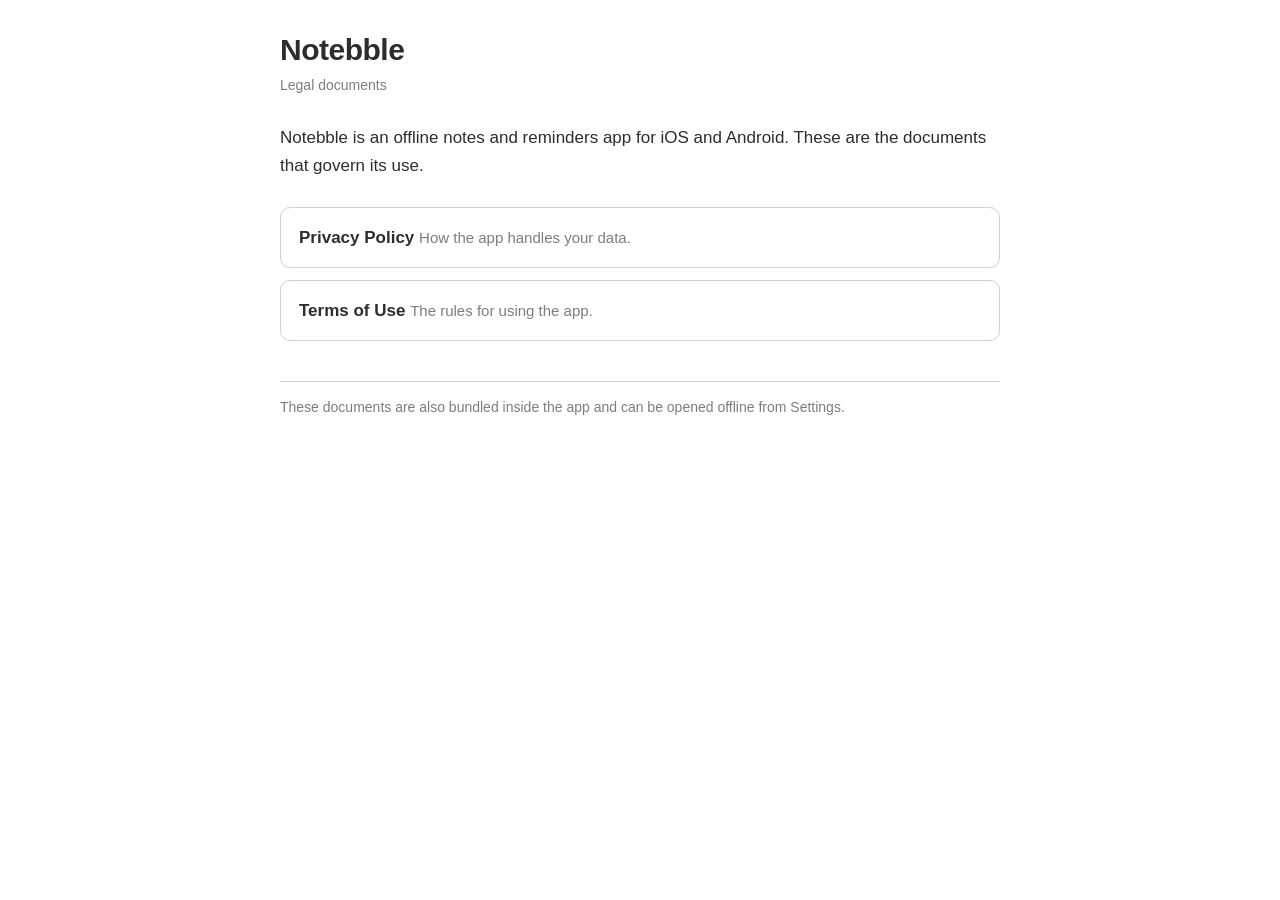
==== index.html @ ede019b9 "Notebble legal documents Privacy Policy and Terms of Use, published with GitHub Pages." ====
<!DOCTYPE html>
<html lang="en">
<head>
<meta charset="utf-8">
<meta name="viewport" content="width=device-width, initial-scale=1">
<title>Notebble — Legal</title>
<link rel="stylesheet" href="style.css">
<link rel="stylesheet" href="web.css">
<style>
  .docs { list-style: none; padding: 0; margin: 28px 0 0; }
  .docs li { margin: 0 0 12px; }
  .docs a {
    display: block;
    padding: 16px 18px;
    border: 1px solid #D6D1C6;
    border-radius: 10px;
    text-decoration: none;
    color: inherit;
  }
  .docs a:hover { background: #F4F1EC; }
  .docs .name { font-weight: 700; font-size: 17px; }
  .docs .desc { color: #7D7D7D; font-size: 15px; margin-top: 3px; }
  @media (prefers-color-scheme: dark) {
    .docs a { border-color: #3A3529; }
    .docs a:hover { background: #211E17; }
    .docs .desc { color: #A09A8C; }
  }
</style>
</head>
<body>

<h1>Notebble</h1>
<div class="meta">Legal documents</div>

<p>Notebble is an offline notes and reminders app for iOS and Android. These are the documents that govern its use.</p>

<ul class="docs">
  <li>
    <a href="privacy_policy.html">
      <span class="name">Privacy Policy</span>
      <span class="desc">How the app handles your data.</span>
    </a>
  </li>
  <li>
    <a href="terms_of_use.html">
      <span class="name">Terms of Use</span>
      <span class="desc">The rules for using the app.</span>
    </a>
  </li>
</ul>

<div class="footer">
These documents are also bundled inside the app and can be opened offline from Settings.
</div>

</body>
</html>
---- style.css ----
@page { size: A4; margin: 22mm 20mm 24mm 20mm; }
html, body { font-family: -apple-system, "Helvetica Neue", Helvetica, Arial, sans-serif; color: #2D2D2D; font-size: 11pt; line-height: 1.5; }
body { margin: 0; }
h1 { font-size: 22pt; font-weight: 800; letter-spacing: -0.5px; margin: 0 0 4pt 0; }
.meta { color: #7D7D7D; font-size: 10pt; margin-bottom: 18pt; }
h2 { font-size: 13.5pt; font-weight: 700; margin: 20pt 0 6pt 0; page-break-after: avoid; }
p { margin: 0 0 8pt 0; text-align: left; }
ul { margin: 0 0 8pt 0; padding-left: 18pt; }
li { margin-bottom: 3pt; }
.box { border: 1px solid #D6D1C6; background: #F4F1EC; border-radius: 8px; padding: 10pt 12pt; margin: 10pt 0 14pt 0; }
.caps { text-transform: uppercase; }
strong { font-weight: 700; }
.footer { color: #7D7D7D; font-size: 9.5pt; margin-top: 24pt; border-top: 1px solid #D6D1C6; padding-top: 8pt; }
---- web.css ----
/* Screen styles for the Notebble legal documents.
   Loaded after style.css, which is print-oriented, and adapts the same markup
   for reading in a browser. */

html {
  -webkit-text-size-adjust: 100%;
}

body {
  font-size: 17px;
  line-height: 1.6;
  max-width: 720px;
  margin: 0 auto;
  padding: 32px 20px 64px;
  background: #FFFFFF;
  color: #2D2D2D;
}

h1 { font-size: 30px; line-height: 1.2; margin-bottom: 6px; }
h2 { font-size: 20px; line-height: 1.3; margin: 32px 0 10px; }

.meta { font-size: 14px; margin-bottom: 28px; }

p  { margin: 0 0 14px; }
ul { margin: 0 0 14px; padding-left: 22px; }
li { margin-bottom: 6px; }

.box {
  padding: 16px 18px;
  margin: 16px 0 24px;
  border-radius: 10px;
}

.footer {
  font-size: 14px;
  margin-top: 40px;
  padding-top: 14px;
}

a { color: #1B6B5A; }

.backlink {
  display: inline-block;
  margin-bottom: 24px;
  font-size: 15px;
  text-decoration: none;
}
.backlink:hover { text-decoration: underline; }

@media (prefers-color-scheme: dark) {
  body { background: #17150F; color: #E8E4DA; }
  .meta, .footer { color: #A09A8C; }
  .box { background: #211E17; border-color: #3A3529; }
  .footer { border-top-color: #3A3529; }
  a { color: #6FD3B4; }
}
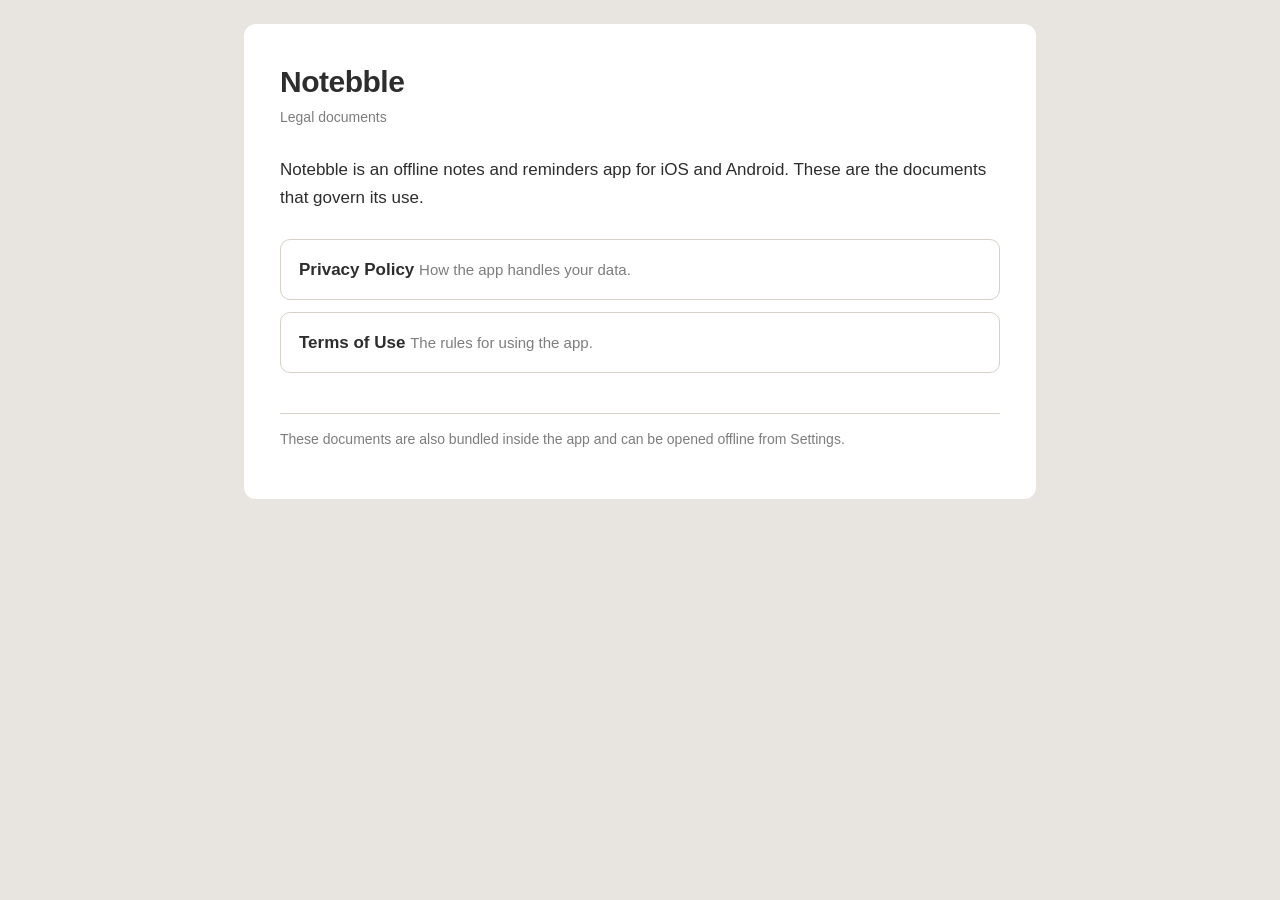
==== commit 804be4b9: "Match the page styling to the documents in the app White document sheet on the app's background, lig" ====
--- a/index.html
+++ b/index.html
@@ -20,14 +20,11 @@
   .docs a:hover { background: #F4F1EC; }
   .docs .name { font-weight: 700; font-size: 17px; }
   .docs .desc { color: #7D7D7D; font-size: 15px; margin-top: 3px; }
-  @media (prefers-color-scheme: dark) {
-    .docs a { border-color: #3A3529; }
-    .docs a:hover { background: #211E17; }
-    .docs .desc { color: #A09A8C; }
-  }
 </style>
 </head>
 <body>
+
+<div class="sheet">
 
 <h1>Notebble</h1>
 <div class="meta">Legal documents</div>
@@ -53,5 +50,7 @@
 These documents are also bundled inside the app and can be opened offline from Settings.
 </div>
 
+</div>
+
 </body>
 </html>
--- a/web.css
+++ b/web.css
@@ -1,6 +1,10 @@
 /* Screen styles for the Notebble legal documents.
    Loaded after style.css, which is print-oriented, and adapts the same markup
-   for reading in a browser. */
+   for reading in a browser.
+
+   The colors mirror how the documents look inside the app: the white page of
+   the PDF on the app's warm grey background. Light in every theme, because the
+   PDF is always white paper — so there is deliberately no dark-mode variant. */
 
 html {
   -webkit-text-size-adjust: 100%;
@@ -9,11 +13,24 @@
 body {
   font-size: 17px;
   line-height: 1.6;
+  background: #E8E4DF; /* AppColors.background */
+  color: #2D2D2D;
+  margin: 0;
+  padding: 24px 16px 48px;
+}
+
+/* The document itself, as the white page the app shows. */
+.sheet {
   max-width: 720px;
   margin: 0 auto;
-  padding: 32px 20px 64px;
   background: #FFFFFF;
-  color: #2D2D2D;
+  border-radius: 12px;
+  padding: 40px 36px 48px;
+}
+
+@media (max-width: 600px) {
+  body { padding: 12px 10px 32px; }
+  .sheet { padding: 28px 22px 36px; border-radius: 10px; }
 }
 
 h1 { font-size: 30px; line-height: 1.2; margin-bottom: 6px; }
@@ -46,11 +63,3 @@
   text-decoration: none;
 }
 .backlink:hover { text-decoration: underline; }
-
-@media (prefers-color-scheme: dark) {
-  body { background: #17150F; color: #E8E4DA; }
-  .meta, .footer { color: #A09A8C; }
-  .box { background: #211E17; border-color: #3A3529; }
-  .footer { border-top-color: #3A3529; }
-  a { color: #6FD3B4; }
-}
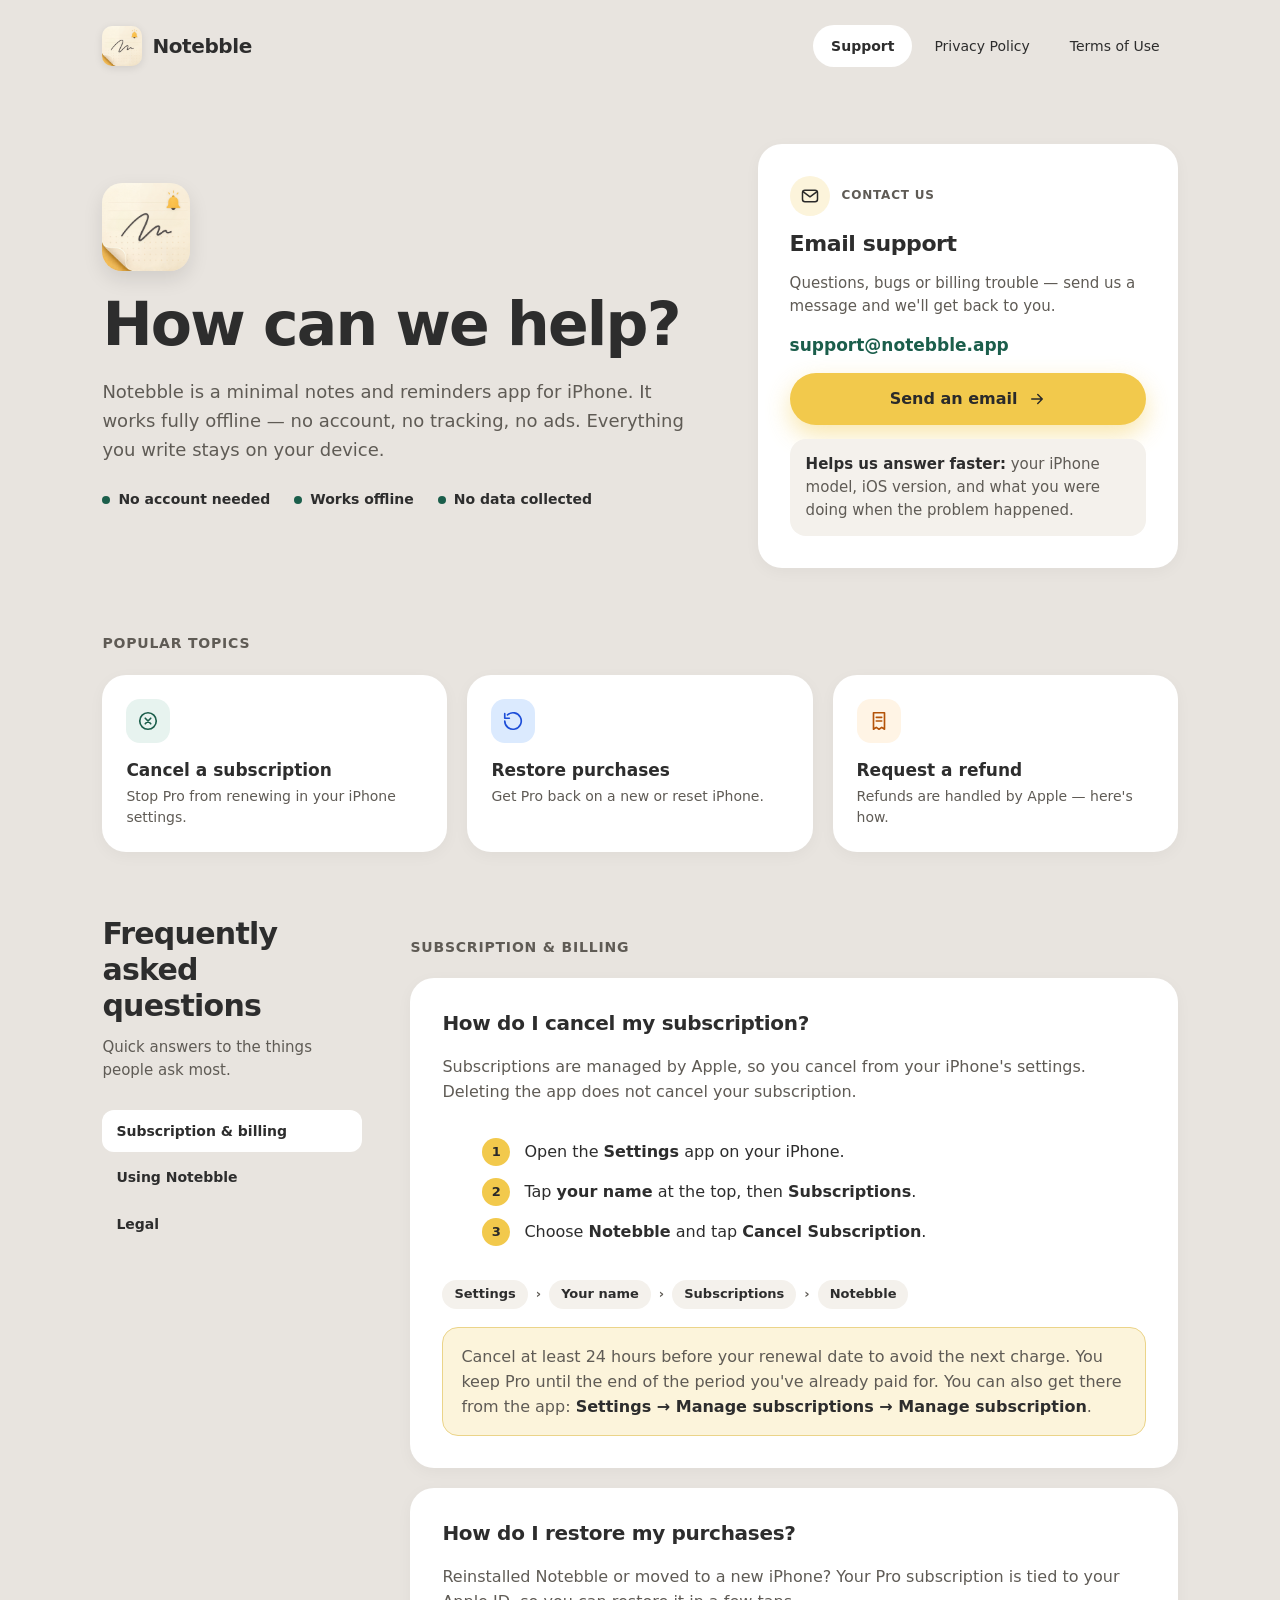
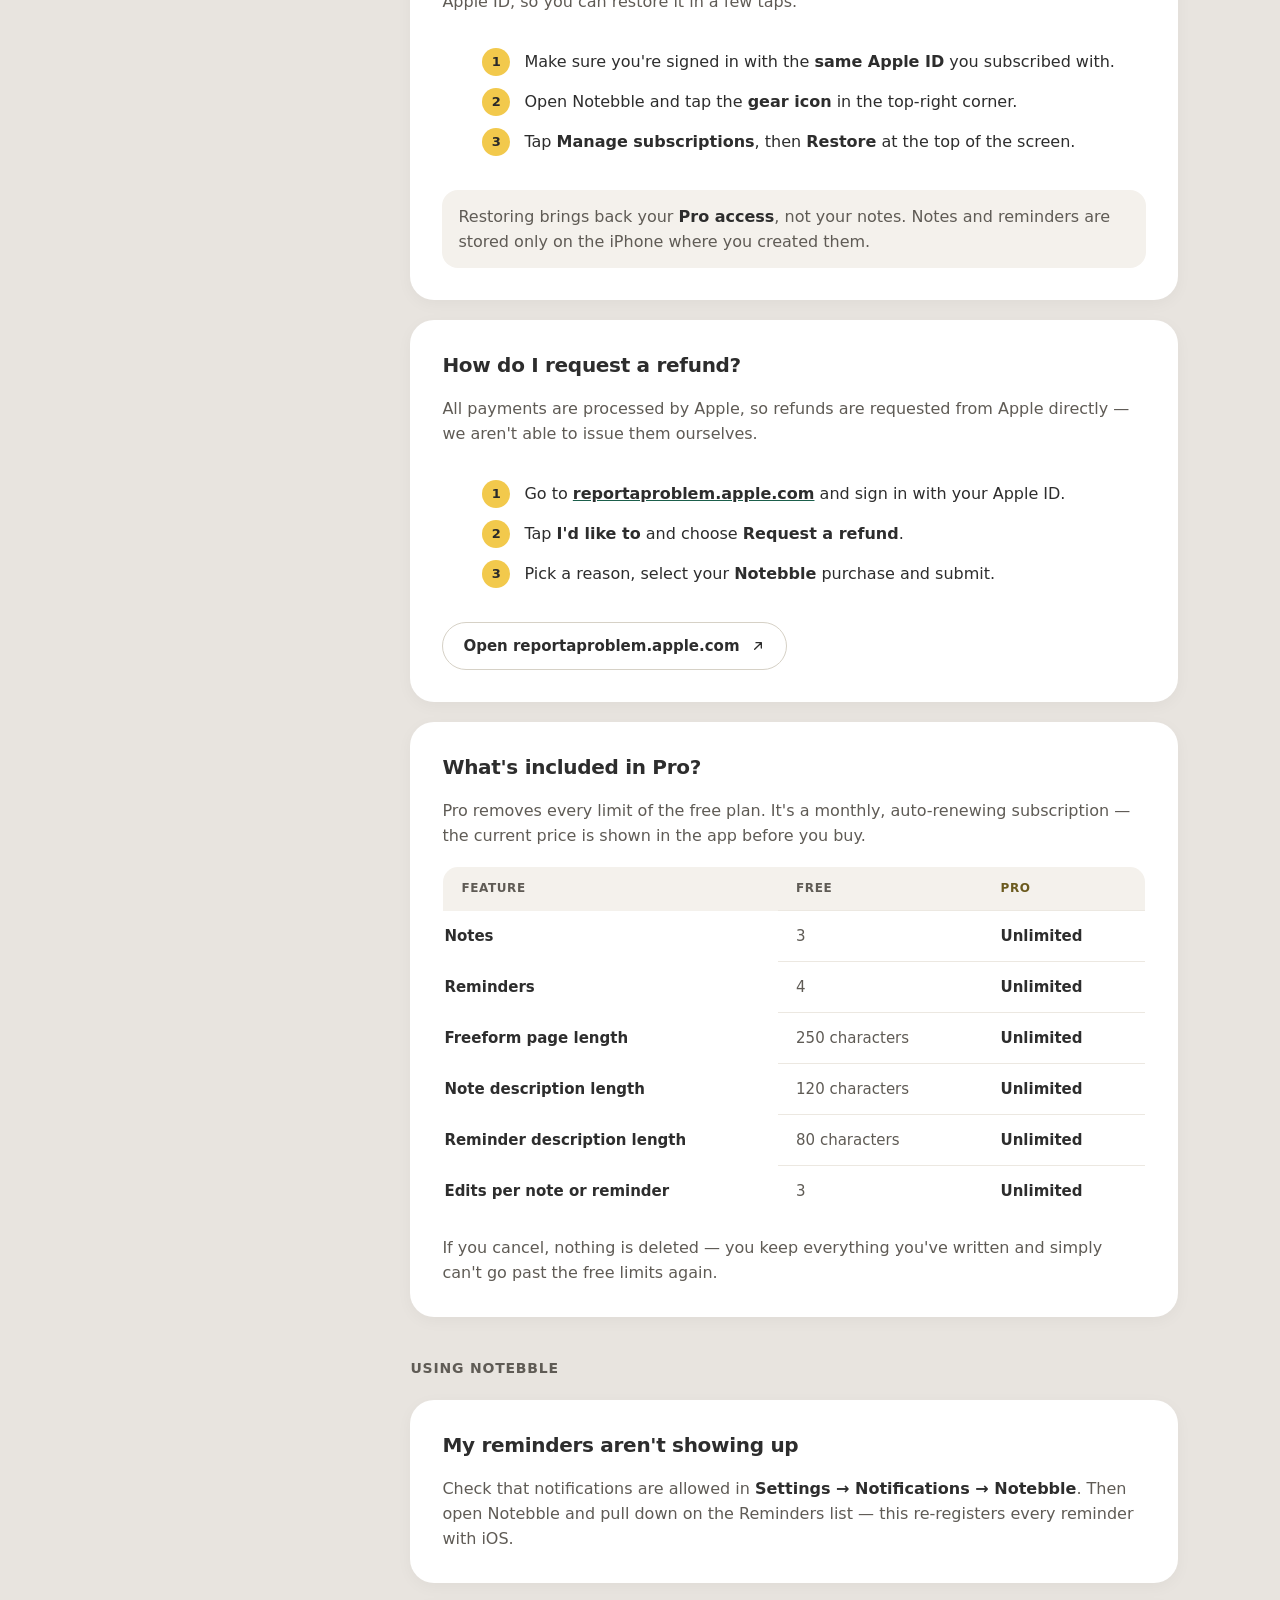
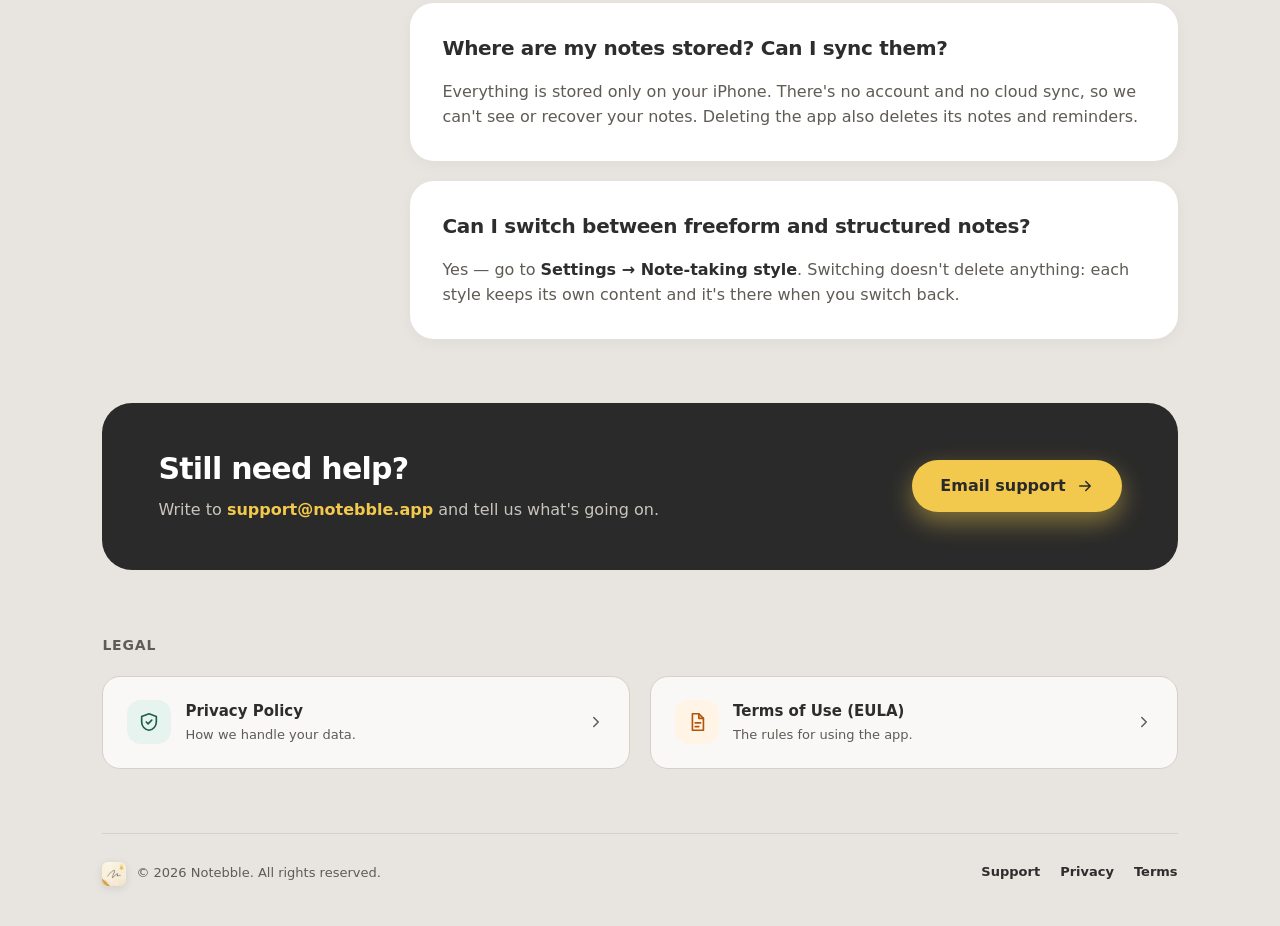
==== commit d5f9f166: "fix: support page added(as root)" ====
--- a/index.html
+++ b/index.html
@@ -1,56 +1,260 @@
-<!DOCTYPE html>
+<!doctype html>
 <html lang="en">
 <head>
 <meta charset="utf-8">
 <meta name="viewport" content="width=device-width, initial-scale=1">
-<title>Notebble — Legal</title>
-<link rel="stylesheet" href="style.css">
-<link rel="stylesheet" href="web.css">
-<style>
-  .docs { list-style: none; padding: 0; margin: 28px 0 0; }
-  .docs li { margin: 0 0 12px; }
-  .docs a {
-    display: block;
-    padding: 16px 18px;
-    border: 1px solid #D6D1C6;
-    border-radius: 10px;
-    text-decoration: none;
-    color: inherit;
-  }
-  .docs a:hover { background: #F4F1EC; }
-  .docs .name { font-weight: 700; font-size: 17px; }
-  .docs .desc { color: #7D7D7D; font-size: 15px; margin-top: 3px; }
-</style>
+<meta name="color-scheme" content="light">
+<title>Notebble Support</title>
+<meta name="description" content="Get help with Notebble — contact support, manage or cancel your subscription, restore purchases and request refunds.">
+
+<!-- Support email is used 4 times below. Change it in one place: -->
+<!-- SUPPORT_EMAIL: support@notebble.app -->
+
+<link rel="icon" type="image/png" href="assets/notebble-icon.png">
+<link rel="apple-touch-icon" href="assets/notebble-icon.png">
+
+<meta property="og:title" content="Notebble Support">
+<meta property="og:description" content="Get help with Notebble — contact support, manage or cancel your subscription, restore purchases and request refunds.">
+<meta property="og:image" content="assets/notebble-icon.png">
+<meta property="og:type" content="website">
+<meta name="twitter:card" content="summary">
+
+<link rel="stylesheet" href="support.css">
 </head>
 <body>
 
-<div class="sheet">
-
-<h1>Notebble</h1>
-<div class="meta">Legal documents</div>
-
-<p>Notebble is an offline notes and reminders app for iOS and Android. These are the documents that govern its use.</p>
-
-<ul class="docs">
-  <li>
-    <a href="privacy_policy.html">
-      <span class="name">Privacy Policy</span>
-      <span class="desc">How the app handles your data.</span>
-    </a>
-  </li>
-  <li>
-    <a href="terms_of_use.html">
-      <span class="name">Terms of Use</span>
-      <span class="desc">The rules for using the app.</span>
-    </a>
-  </li>
-</ul>
-
-<div class="footer">
-These documents are also bundled inside the app and can be opened offline from Settings.
-</div>
-
-</div>
+<a class="skip-link" href="#main">Skip to content</a>
+
+<header class="site-header">
+  <a class="brand" href="#top" aria-label="Notebble home">
+    <img src="assets/notebble-icon.png" alt="Notebble app icon" width="40" height="40">
+    <span>Notebble</span>
+  </a>
+  <nav class="site-nav" aria-label="Site">
+    <a href="./" aria-current="page">Support</a>
+    <a href="privacy_policy.html">Privacy Policy</a>
+    <a href="terms_of_use.html">Terms of Use</a>
+  </nav>
+  <a class="contact-pill" href="mailto:support@notebble.app?subject=Notebble%20support">
+    <svg width="16" height="16" viewBox="0 0 24 24" fill="none" stroke="currentColor" stroke-width="2" stroke-linecap="round" stroke-linejoin="round" aria-hidden="true"><rect x="3" y="5" width="18" height="14" rx="3"/><path d="M4 7l8 6 8-6"/></svg>
+    Contact
+  </a>
+</header>
+
+<main id="main">
+
+<section id="top" class="hero">
+  <div class="hero__text">
+    <img class="hero-icon" src="assets/notebble-icon.png" alt="Notebble app icon" width="88" height="88">
+    <h1>How can we help?</h1>
+    <p class="lede">Notebble is a minimal notes and reminders app for iPhone. It works fully offline — no account, no tracking, no ads. Everything you write stays on your device.</p>
+    <ul class="trust-points">
+      <li><span class="dot" aria-hidden="true"></span>No account needed</li>
+      <li><span class="dot" aria-hidden="true"></span>Works offline</li>
+      <li><span class="dot" aria-hidden="true"></span>No data collected</li>
+    </ul>
+  </div>
+
+  <div class="card contact-card">
+    <div class="contact-card__header">
+      <span class="contact-card__icon" aria-hidden="true">
+        <svg width="20" height="20" viewBox="0 0 24 24" fill="none" stroke="#2A2A2A" stroke-width="1.8" stroke-linecap="round" stroke-linejoin="round"><rect x="3" y="5" width="18" height="14" rx="3"/><path d="M4 7l8 6 8-6"/></svg>
+      </span>
+      <span class="eyebrow">Contact us</span>
+    </div>
+    <h2>Email support</h2>
+    <p>Questions, bugs or billing trouble — send us a message and we'll get back to you.</p>
+    <a class="email-link" href="mailto:support@notebble.app?subject=Notebble%20support">support@notebble.app</a>
+    <a class="btn btn--primary btn--full" href="mailto:support@notebble.app?subject=Notebble%20support">
+      Send an email
+      <svg width="18" height="18" viewBox="0 0 24 24" fill="none" stroke="currentColor" stroke-width="2" stroke-linecap="round" stroke-linejoin="round" aria-hidden="true"><path d="M5 12h14M13 6l6 6-6 6"/></svg>
+    </a>
+    <p class="note"><strong>Helps us answer faster:</strong> your iPhone model, iOS version, and what you were doing when the problem happened.</p>
+  </div>
+</section>
+
+<section class="popular" aria-labelledby="popular-label">
+  <h2 id="popular-label" class="section-label">Popular topics</h2>
+  <div class="popular__grid">
+    <a class="topic" href="#cancel">
+      <span class="topic__icon topic__icon--green" aria-hidden="true">
+        <svg width="22" height="22" viewBox="0 0 24 24" fill="none" stroke="#1B5E4B" stroke-width="1.8" stroke-linecap="round" stroke-linejoin="round"><circle cx="12" cy="12" r="9"/><path d="M9 9l6 6M15 9l-6 6"/></svg>
+      </span>
+      <span class="topic__body">
+        <span class="topic__title">Cancel a subscription</span>
+        <span class="topic__desc">Stop Pro from renewing in your iPhone settings.</span>
+      </span>
+      <svg class="topic__chevron" width="18" height="18" viewBox="0 0 24 24" fill="none" stroke="#5F5B55" stroke-width="2" stroke-linecap="round" stroke-linejoin="round" aria-hidden="true"><path d="M9 6l6 6-6 6"/></svg>
+    </a>
+    <a class="topic" href="#restore">
+      <span class="topic__icon topic__icon--blue" aria-hidden="true">
+        <svg width="22" height="22" viewBox="0 0 24 24" fill="none" stroke="#1D4ED8" stroke-width="1.8" stroke-linecap="round" stroke-linejoin="round"><path d="M3 12a9 9 0 1 0 3-6.7"/><path d="M3 4v5h5"/></svg>
+      </span>
+      <span class="topic__body">
+        <span class="topic__title">Restore purchases</span>
+        <span class="topic__desc">Get Pro back on a new or reset iPhone.</span>
+      </span>
+      <svg class="topic__chevron" width="18" height="18" viewBox="0 0 24 24" fill="none" stroke="#5F5B55" stroke-width="2" stroke-linecap="round" stroke-linejoin="round" aria-hidden="true"><path d="M9 6l6 6-6 6"/></svg>
+    </a>
+    <a class="topic" href="#refund">
+      <span class="topic__icon topic__icon--amber" aria-hidden="true">
+        <svg width="22" height="22" viewBox="0 0 24 24" fill="none" stroke="#B45309" stroke-width="1.8" stroke-linecap="round" stroke-linejoin="round"><path d="M6 3h12v18l-3-2-3 2-3-2-3 2z"/><path d="M9 8h6M9 12h6"/></svg>
+      </span>
+      <span class="topic__body">
+        <span class="topic__title">Request a refund</span>
+        <span class="topic__desc">Refunds are handled by Apple — here's how.</span>
+      </span>
+      <svg class="topic__chevron" width="18" height="18" viewBox="0 0 24 24" fill="none" stroke="#5F5B55" stroke-width="2" stroke-linecap="round" stroke-linejoin="round" aria-hidden="true"><path d="M9 6l6 6-6 6"/></svg>
+    </a>
+  </div>
+</section>
+
+<section class="faq" aria-labelledby="faq-title">
+  <div class="faq__intro">
+    <h2 id="faq-title">Frequently asked questions</h2>
+    <p class="faq__intro-copy">Quick answers to the things people ask most.</p>
+    <nav class="faq__section-nav" aria-label="FAQ sections">
+      <a href="#billing" aria-current="true">Subscription &amp; billing</a>
+      <a href="#using">Using Notebble</a>
+      <a href="#legal">Legal</a>
+    </nav>
+  </div>
+
+  <div class="faq__cards">
+    <h3 id="billing">Subscription &amp; billing</h3>
+
+    <article class="qa" id="cancel">
+      <h4>How do I cancel my subscription?</h4>
+      <p>Subscriptions are managed by Apple, so you cancel from your iPhone's settings. Deleting the app does not cancel your subscription.</p>
+      <ol class="steps" role="list">
+        <li class="step"><span class="step__num" aria-hidden="true">1</span><span>Open the <strong>Settings</strong> app on your iPhone.</span></li>
+        <li class="step"><span class="step__num" aria-hidden="true">2</span><span>Tap <strong>your name</strong> at the top, then <strong>Subscriptions</strong>.</span></li>
+        <li class="step"><span class="step__num" aria-hidden="true">3</span><span>Choose <strong>Notebble</strong> and tap <strong>Cancel Subscription</strong>.</span></li>
+      </ol>
+      <div class="breadcrumb" aria-label="Path in the iOS Settings app">
+        <span class="chip">Settings</span><span class="sep" aria-hidden="true">›</span>
+        <span class="chip">Your name</span><span class="sep" aria-hidden="true">›</span>
+        <span class="chip">Subscriptions</span><span class="sep" aria-hidden="true">›</span>
+        <span class="chip">Notebble</span>
+      </div>
+      <p class="note note--yellow">Cancel at least 24 hours before your renewal date to avoid the next charge. You keep Pro until the end of the period you've already paid for. You can also get there from the app: <strong>Settings → Manage subscriptions → Manage subscription</strong>.</p>
+    </article>
+
+    <article class="qa" id="restore">
+      <h4>How do I restore my purchases?</h4>
+      <p>Reinstalled Notebble or moved to a new iPhone? Your Pro subscription is tied to your Apple ID, so you can restore it in a few taps.</p>
+      <ol class="steps" role="list">
+        <li class="step"><span class="step__num" aria-hidden="true">1</span><span>Make sure you're signed in with the <strong>same Apple ID</strong> you subscribed with.</span></li>
+        <li class="step"><span class="step__num" aria-hidden="true">2</span><span>Open Notebble and tap the <strong>gear icon</strong> in the top-right corner.</span></li>
+        <li class="step"><span class="step__num" aria-hidden="true">3</span><span>Tap <strong>Manage subscriptions</strong>, then <strong>Restore</strong> at the top of the screen.</span></li>
+      </ol>
+      <p class="note">Restoring brings back your <strong>Pro access</strong>, not your notes. Notes and reminders are stored only on the iPhone where you created them.</p>
+    </article>
+
+    <article class="qa" id="refund">
+      <h4>How do I request a refund?</h4>
+      <p>All payments are processed by Apple, so refunds are requested from Apple directly — we aren't able to issue them ourselves.</p>
+      <ol class="steps" role="list">
+        <li class="step"><span class="step__num" aria-hidden="true">1</span><span>Go to <a href="https://reportaproblem.apple.com" rel="noopener"><strong>reportaproblem.apple.com</strong></a> and sign in with your Apple ID.</span></li>
+        <li class="step"><span class="step__num" aria-hidden="true">2</span><span>Tap <strong>I'd like to</strong> and choose <strong>Request a refund</strong>.</span></li>
+        <li class="step"><span class="step__num" aria-hidden="true">3</span><span>Pick a reason, select your <strong>Notebble</strong> purchase and submit.</span></li>
+      </ol>
+      <a class="btn btn--outline" href="https://reportaproblem.apple.com" rel="noopener">
+        Open reportaproblem.apple.com
+        <svg width="16" height="16" viewBox="0 0 24 24" fill="none" stroke="currentColor" stroke-width="2" stroke-linecap="round" stroke-linejoin="round" aria-hidden="true"><path d="M7 17L17 7M9 7h8v8"/></svg>
+      </a>
+    </article>
+
+    <article class="qa" id="pro">
+      <h4>What's included in Pro?</h4>
+      <p>Pro removes every limit of the free plan. It's a monthly, auto-renewing subscription — the current price is shown in the app before you buy.</p>
+      <table class="pro-table">
+        <thead>
+          <tr><th scope="col">Feature</th><th scope="col">Free</th><th scope="col" class="pro">Pro</th></tr>
+        </thead>
+        <tbody>
+          <tr><th scope="row">Notes</th><td class="free">3</td><td class="pro">Unlimited</td></tr>
+          <tr><th scope="row">Reminders</th><td class="free">4</td><td class="pro">Unlimited</td></tr>
+          <tr><th scope="row">Freeform page length</th><td class="free">250 characters</td><td class="pro">Unlimited</td></tr>
+          <tr><th scope="row">Note description length</th><td class="free">120 characters</td><td class="pro">Unlimited</td></tr>
+          <tr><th scope="row">Reminder description length</th><td class="free">80 characters</td><td class="pro">Unlimited</td></tr>
+          <tr><th scope="row">Edits per note or reminder</th><td class="free">3</td><td class="pro">Unlimited</td></tr>
+        </tbody>
+      </table>
+      <p class="pro-footnote">If you cancel, nothing is deleted — you keep everything you've written and simply can't go past the free limits again.</p>
+    </article>
+
+    <h3 id="using">Using Notebble</h3>
+
+    <article class="qa">
+      <h4>My reminders aren't showing up</h4>
+      <p>Check that notifications are allowed in <strong>Settings → Notifications → Notebble</strong>. Then open Notebble and pull down on the Reminders list — this re-registers every reminder with iOS.</p>
+    </article>
+
+    <article class="qa">
+      <h4>Where are my notes stored? Can I sync them?</h4>
+      <p>Everything is stored only on your iPhone. There's no account and no cloud sync, so we can't see or recover your notes. Deleting the app also deletes its notes and reminders.</p>
+    </article>
+
+    <article class="qa">
+      <h4>Can I switch between freeform and structured notes?</h4>
+      <p>Yes — go to <strong>Settings → Note-taking style</strong>. Switching doesn't delete anything: each style keeps its own content and it's there when you switch back.</p>
+    </article>
+  </div>
+</section>
+
+<section class="stillneed-wrap">
+  <div class="stillneed">
+    <div class="stillneed__text">
+      <h2>Still need help?</h2>
+      <p>Write to <a class="mail" href="mailto:support@notebble.app?subject=Notebble%20support">support@notebble.app</a> and tell us what's going on.</p>
+    </div>
+    <a class="btn btn--primary" href="mailto:support@notebble.app?subject=Notebble%20support">
+      Email support
+      <svg width="18" height="18" viewBox="0 0 24 24" fill="none" stroke="currentColor" stroke-width="2" stroke-linecap="round" stroke-linejoin="round" aria-hidden="true"><path d="M5 12h14M13 6l6 6-6 6"/></svg>
+    </a>
+  </div>
+</section>
+
+<section class="legal" id="legal" aria-labelledby="legal-label">
+  <h2 id="legal-label" class="section-label">Legal</h2>
+  <div class="legal__grid">
+    <a class="legal-card" href="privacy_policy.html">
+      <span class="legal-card__icon legal-card__icon--green" aria-hidden="true">
+        <svg width="22" height="22" viewBox="0 0 24 24" fill="none" stroke="#1B5E4B" stroke-width="1.8" stroke-linecap="round" stroke-linejoin="round"><path d="M12 3l8 3v6c0 4.5-3.4 8.3-8 9-4.6-.7-8-4.5-8-9V6z"/><path d="M9 12l2 2 4-4"/></svg>
+      </span>
+      <span class="legal-card__body">
+        <span class="legal-card__title">Privacy Policy</span>
+        <span class="legal-card__desc">How we handle your data.</span>
+      </span>
+      <svg width="18" height="18" viewBox="0 0 24 24" fill="none" stroke="#5F5B55" stroke-width="2" stroke-linecap="round" stroke-linejoin="round" aria-hidden="true"><path d="M9 6l6 6-6 6"/></svg>
+    </a>
+    <a class="legal-card" href="terms_of_use.html">
+      <span class="legal-card__icon legal-card__icon--amber" aria-hidden="true">
+        <svg width="22" height="22" viewBox="0 0 24 24" fill="none" stroke="#B45309" stroke-width="1.8" stroke-linecap="round" stroke-linejoin="round"><path d="M7 3h7l5 5v13H7z"/><path d="M14 3v5h5"/><path d="M10 13h6M10 17h4"/></svg>
+      </span>
+      <span class="legal-card__body">
+        <span class="legal-card__title">Terms of Use (EULA)</span>
+        <span class="legal-card__desc">The rules for using the app.</span>
+      </span>
+      <svg width="18" height="18" viewBox="0 0 24 24" fill="none" stroke="#5F5B55" stroke-width="2" stroke-linecap="round" stroke-linejoin="round" aria-hidden="true"><path d="M9 6l6 6-6 6"/></svg>
+    </a>
+  </div>
+</section>
+
+</main>
+
+<footer class="site-footer">
+  <span class="site-footer__brand">
+    <img src="assets/notebble-icon.png" alt="" width="24" height="24">
+    <span>© 2026 Notebble. All rights reserved.</span>
+  </span>
+  <span class="site-footer__links">
+    <a href="./">Support</a>
+    <a href="privacy_policy.html">Privacy</a>
+    <a href="terms_of_use.html">Terms</a>
+  </span>
+</footer>
 
 </body>
 </html>
--- a/support.css
+++ b/support.css
@@ -0,0 +1,766 @@
+/* Notebble Support page styles.
+   Mobile-first; desktop layout kicks in at >= 900px.
+   No third-party requests: uses the system font stack. Drop woff2 files into
+   assets/ and add an @font-face block if you later want Plus Jakarta Sans. */
+
+:root {
+  --bg: #E8E4DF;
+  --surface: #FFFFFF;
+  --surface-muted: #F4F1EC;
+  --primary: #F2C94C;
+  --on-primary: #2A2A2A;
+  --dark: #2A2A2A;
+  --text: #2D2D2D;
+  --text-2: #5F5B55;
+  --text-invert-2: #C9C5BE;
+  --link: #1B5E4B;
+  --link-hover: #123F32;
+  --border: #D6D1C6;
+  --hairline: #ECE8E1;
+  --pro-bg: #FCF4DB;
+  --pro-border: #EBD489;
+  --pro-text: #4A3F17;
+  --pro-header: #6B5A1E;
+  --tint-green-bg: #E7F3EF;
+  --tint-green-fg: #1B5E4B;
+  --tint-blue-bg: #DBEAFE;
+  --tint-blue-fg: #1D4ED8;
+  --tint-amber-bg: #FFF4E5;
+  --tint-amber-fg: #B45309;
+  --card-shadow: 0 4px 16px rgba(0, 0, 0, 0.04);
+  --primary-glow: 0 10px 24px rgba(242, 201, 76, 0.45);
+}
+
+*, *::before, *::after { box-sizing: border-box; }
+
+html {
+  -webkit-text-size-adjust: 100%;
+  scroll-behavior: smooth;
+}
+
+@media (prefers-reduced-motion: reduce) {
+  html { scroll-behavior: auto; }
+}
+
+body {
+  margin: 0;
+  background: var(--bg);
+  color: var(--text);
+  font-family: system-ui, -apple-system, "Segoe UI", Roboto, "Helvetica Neue", Arial, sans-serif;
+  font-size: 15px;
+  line-height: 1.6;
+  -webkit-font-smoothing: antialiased;
+  -moz-osx-font-smoothing: grayscale;
+}
+
+a { color: var(--link); }
+a:hover { color: var(--link-hover); }
+
+:focus-visible {
+  outline: 2px solid var(--text);
+  outline-offset: 2px;
+  border-radius: 4px;
+}
+
+img { max-width: 100%; display: block; }
+
+/* Skip link */
+.skip-link {
+  position: absolute;
+  left: -9999px;
+  top: 0;
+  padding: 10px 16px;
+  background: var(--dark);
+  color: #fff;
+  border-radius: 8px;
+  text-decoration: none;
+  z-index: 10;
+}
+.skip-link:focus {
+  left: 12px;
+  top: 12px;
+}
+
+/* Layout: single column, side-gutter 20px */
+.wrap {
+  padding-left: 20px;
+  padding-right: 20px;
+}
+
+/* Anchor offset so headings clear the top when jumped-to */
+[id] { scroll-margin-top: 24px; }
+
+/* ---------- Header ---------- */
+
+.site-header {
+  display: flex;
+  align-items: center;
+  justify-content: space-between;
+  gap: 16px;
+  padding: 16px 20px;
+}
+
+.brand {
+  display: flex;
+  align-items: center;
+  gap: 10px;
+  text-decoration: none;
+  color: var(--text);
+  min-height: 44px;
+}
+.brand img {
+  width: 36px;
+  height: 36px;
+  border-radius: 9px;
+  box-shadow: 0 2px 8px rgba(0, 0, 0, 0.10);
+}
+.brand span {
+  font-size: 18px;
+  font-weight: 800;
+  letter-spacing: -0.4px;
+}
+
+.site-nav { display: none; }
+
+.contact-pill {
+  display: inline-flex;
+  align-items: center;
+  gap: 8px;
+  min-height: 44px;
+  padding: 0 16px;
+  border-radius: 999px;
+  background: var(--surface);
+  color: var(--text);
+  font-size: 14px;
+  font-weight: 700;
+  text-decoration: none;
+}
+.contact-pill:hover { color: var(--text); background: #FAF7F2; }
+
+/* ---------- Hero ---------- */
+
+.hero {
+  padding: 12px 20px 32px;
+  display: flex;
+  flex-direction: column;
+  gap: 16px;
+}
+
+.hero-icon {
+  width: 72px;
+  height: 72px;
+  border-radius: 16px;
+  box-shadow: 0 8px 20px rgba(0, 0, 0, 0.10);
+}
+
+.hero h1 {
+  margin: 0;
+  font-size: 40px;
+  line-height: 44px;
+  font-weight: 800;
+  letter-spacing: -1.2px;
+}
+
+.hero p.lede {
+  margin: 0;
+  font-size: 16px;
+  line-height: 26px;
+  color: var(--text-2);
+  max-width: 60ch;
+}
+
+.trust-points {
+  display: none;
+  gap: 24px;
+  margin-top: 4px;
+  font-size: 14px;
+  font-weight: 600;
+  color: var(--text);
+  list-style: none;
+  padding: 0;
+}
+.trust-points li {
+  display: inline-flex;
+  align-items: center;
+  gap: 8px;
+}
+.trust-points .dot {
+  width: 8px;
+  height: 8px;
+  border-radius: 999px;
+  background: var(--link);
+}
+
+/* ---------- Contact card ---------- */
+
+.card {
+  background: var(--surface);
+  border-radius: 24px;
+  padding: 24px;
+  box-shadow: var(--card-shadow);
+}
+
+.contact-card {
+  display: flex;
+  flex-direction: column;
+  gap: 14px;
+  margin-top: 4px;
+}
+.contact-card__header {
+  display: flex;
+  align-items: center;
+  gap: 12px;
+}
+.contact-card__icon {
+  width: 40px;
+  height: 40px;
+  border-radius: 999px;
+  background: var(--pro-bg);
+  display: inline-flex;
+  align-items: center;
+  justify-content: center;
+  flex-shrink: 0;
+}
+.eyebrow {
+  font-size: 12px;
+  font-weight: 700;
+  letter-spacing: 0.8px;
+  color: var(--text-2);
+  text-transform: uppercase;
+}
+.contact-card h2 {
+  margin: 0;
+  font-size: 22px;
+  line-height: 28px;
+  font-weight: 800;
+  letter-spacing: -0.4px;
+}
+.contact-card p {
+  margin: 0;
+  font-size: 15px;
+  line-height: 23px;
+  color: var(--text-2);
+}
+.email-link {
+  font-size: 17px;
+  font-weight: 700;
+  color: var(--link);
+  text-decoration: none;
+  word-break: break-all;
+}
+.email-link:hover { text-decoration: underline; }
+
+.btn {
+  display: inline-flex;
+  align-items: center;
+  justify-content: center;
+  gap: 10px;
+  min-height: 52px;
+  padding: 0 22px;
+  border-radius: 999px;
+  font-size: 16px;
+  font-weight: 700;
+  text-decoration: none;
+  border: none;
+  cursor: pointer;
+}
+.btn--primary {
+  background: var(--primary);
+  color: var(--on-primary);
+  box-shadow: var(--primary-glow);
+}
+.btn--primary:hover { color: var(--on-primary); filter: brightness(1.02); }
+.btn--outline {
+  background: transparent;
+  color: var(--text);
+  border: 1px solid var(--border);
+  min-height: 48px;
+  padding: 0 20px;
+  font-size: 15px;
+  font-weight: 600;
+}
+.btn--outline:hover { color: var(--text); background: var(--surface-muted); }
+.btn--full { width: 100%; }
+
+.note {
+  margin: 0;
+  padding: 14px 16px;
+  border-radius: 16px;
+  background: var(--surface-muted);
+  font-size: 13px;
+  line-height: 20px;
+  color: var(--text-2);
+}
+.note strong { color: var(--text); }
+
+.note--yellow {
+  background: var(--pro-bg);
+  border: 1px solid var(--pro-border);
+  color: var(--pro-text);
+  font-size: 14px;
+  line-height: 22px;
+}
+
+/* ---------- Popular topics ---------- */
+
+.section-label {
+  margin: 0;
+  font-size: 14px;
+  font-weight: 600;
+  letter-spacing: 0.8px;
+  color: var(--text-2);
+  text-transform: uppercase;
+}
+
+.popular {
+  padding: 0 20px 32px;
+  display: flex;
+  flex-direction: column;
+  gap: 14px;
+}
+.topic {
+  background: var(--surface);
+  border-radius: 20px;
+  padding: 16px 18px;
+  box-shadow: var(--card-shadow);
+  display: flex;
+  align-items: center;
+  gap: 14px;
+  text-decoration: none;
+  color: var(--text);
+}
+.topic:hover { color: var(--text); background: #FDFCFA; }
+.topic__icon {
+  flex-shrink: 0;
+  width: 44px;
+  height: 44px;
+  border-radius: 14px;
+  display: inline-flex;
+  align-items: center;
+  justify-content: center;
+}
+.topic__icon--green { background: var(--tint-green-bg); }
+.topic__icon--blue  { background: var(--tint-blue-bg); }
+.topic__icon--amber { background: var(--tint-amber-bg); }
+.topic__body {
+  display: flex;
+  flex-direction: column;
+  gap: 2px;
+  flex-grow: 1;
+  min-width: 0;
+}
+.topic__title { font-size: 16px; font-weight: 700; }
+.topic__desc { font-size: 13px; line-height: 19px; color: var(--text-2); }
+.topic__chevron { flex-shrink: 0; }
+
+/* ---------- FAQ ---------- */
+
+.faq {
+  padding: 0 20px 32px;
+  display: flex;
+  flex-direction: column;
+  gap: 16px;
+}
+.faq__intro { display: contents; }
+.faq h2 {
+  margin: 0;
+  font-size: 30px;
+  line-height: 36px;
+  font-weight: 800;
+  letter-spacing: -0.75px;
+}
+.faq__intro-copy { display: none; margin: 0; font-size: 15px; line-height: 23px; color: var(--text-2); }
+.faq__section-nav { display: none; }
+.faq__cards {
+  display: flex;
+  flex-direction: column;
+  gap: 16px;
+}
+.faq h3 {
+  margin: 8px 0 0;
+  font-size: 14px;
+  font-weight: 600;
+  letter-spacing: 0.8px;
+  color: var(--text-2);
+  text-transform: uppercase;
+}
+
+.qa {
+  background: var(--surface);
+  border-radius: 24px;
+  padding: 24px 20px;
+  box-shadow: var(--card-shadow);
+  display: flex;
+  flex-direction: column;
+  gap: 16px;
+}
+.qa h4 {
+  margin: 0;
+  font-size: 19px;
+  line-height: 25px;
+  font-weight: 800;
+  letter-spacing: -0.3px;
+}
+.qa p {
+  margin: 0;
+  font-size: 15px;
+  line-height: 24px;
+  color: var(--text-2);
+}
+.qa p.tight {
+  color: var(--text-2);
+}
+.qa strong { color: var(--text); }
+
+.steps { display: flex; flex-direction: column; gap: 12px; }
+.step {
+  display: flex;
+  align-items: flex-start;
+  gap: 12px;
+  font-size: 15px;
+  line-height: 23px;
+}
+.step__num {
+  flex-shrink: 0;
+  width: 26px;
+  height: 26px;
+  border-radius: 999px;
+  background: var(--primary);
+  color: var(--on-primary);
+  font-size: 12px;
+  font-weight: 800;
+  display: inline-flex;
+  align-items: center;
+  justify-content: center;
+}
+
+.breadcrumb {
+  display: flex;
+  flex-wrap: wrap;
+  align-items: center;
+  gap: 6px;
+  font-size: 12px;
+  font-weight: 600;
+  color: var(--text-2);
+}
+.breadcrumb .chip {
+  padding: 4px 10px;
+  border-radius: 999px;
+  background: var(--surface-muted);
+  color: var(--text);
+}
+.breadcrumb .sep { color: var(--text-2); }
+
+/* Free vs Pro table */
+.pro-table {
+  width: 100%;
+  border-collapse: collapse;
+  border: 1px solid var(--hairline);
+  border-radius: 16px;
+  overflow: hidden;
+  font-size: 14px;
+  text-align: left;
+  background: var(--surface);
+}
+.pro-table thead th {
+  background: var(--surface-muted);
+  padding: 10px 12px;
+  font-size: 11px;
+  font-weight: 700;
+  letter-spacing: 0.6px;
+  color: var(--text-2);
+  text-transform: uppercase;
+  text-align: left;
+}
+.pro-table thead th.pro { color: var(--pro-header); }
+.pro-table tbody td {
+  padding: 11px 12px;
+  border-top: 1px solid var(--hairline);
+  vertical-align: top;
+}
+.pro-table tbody td.free { color: var(--text-2); }
+.pro-table tbody td.pro { font-weight: 700; }
+.pro-footnote {
+  font-size: 14px;
+  line-height: 21px;
+  color: var(--text-2);
+  margin: 0;
+}
+
+/* ---------- Still need help band ---------- */
+
+.stillneed-wrap { padding: 0 20px 32px; }
+.stillneed {
+  background: var(--dark);
+  border-radius: 28px;
+  padding: 32px 24px;
+  display: flex;
+  flex-direction: column;
+  gap: 14px;
+  color: #fff;
+}
+.stillneed h2 {
+  margin: 0;
+  font-size: 26px;
+  line-height: 32px;
+  font-weight: 800;
+  letter-spacing: -0.6px;
+  color: #fff;
+}
+.stillneed p {
+  margin: 0;
+  font-size: 15px;
+  line-height: 24px;
+  color: var(--text-invert-2);
+}
+.stillneed a.mail {
+  color: var(--primary);
+  font-weight: 700;
+  text-decoration: none;
+  word-break: break-all;
+}
+.stillneed a.mail:hover { text-decoration: underline; color: var(--primary); }
+.stillneed .btn { margin-top: 6px; }
+
+/* ---------- Legal cards ---------- */
+
+.legal {
+  padding: 0 20px 24px;
+  display: flex;
+  flex-direction: column;
+  gap: 12px;
+}
+.legal-card {
+  background: rgba(255, 255, 255, 0.75);
+  border: 1px solid var(--border);
+  border-radius: 18px;
+  padding: 16px 18px;
+  display: flex;
+  align-items: center;
+  gap: 14px;
+  text-decoration: none;
+  color: var(--text);
+}
+.legal-card:hover { color: var(--text); background: #FFFFFF; }
+.legal-card__icon {
+  width: 40px;
+  height: 40px;
+  border-radius: 12px;
+  display: inline-flex;
+  align-items: center;
+  justify-content: center;
+  flex-shrink: 0;
+}
+.legal-card__icon--green { background: var(--tint-green-bg); }
+.legal-card__icon--amber { background: var(--tint-amber-bg); }
+.legal-card__body {
+  display: flex;
+  flex-direction: column;
+  gap: 2px;
+  flex-grow: 1;
+  min-width: 0;
+}
+.legal-card__title { font-size: 15px; font-weight: 700; }
+.legal-card__desc { font-size: 13px; color: var(--text-2); }
+
+/* ---------- Footer ---------- */
+
+.site-footer {
+  margin: 0 20px;
+  padding: 24px 0 32px;
+  border-top: 1px solid var(--border);
+  display: flex;
+  flex-direction: column;
+  gap: 14px;
+  font-size: 13px;
+  color: var(--text-2);
+}
+.site-footer__brand {
+  display: flex;
+  align-items: center;
+  gap: 10px;
+}
+.site-footer__brand img {
+  width: 24px;
+  height: 24px;
+  border-radius: 6px;
+  box-shadow: 0 2px 8px rgba(0, 0, 0, 0.10);
+}
+.site-footer__links {
+  display: flex;
+  gap: 20px;
+  font-weight: 600;
+  flex-wrap: wrap;
+}
+.site-footer__links a { color: var(--text); text-decoration: none; }
+.site-footer__links a:hover { text-decoration: underline; }
+
+/* ---------- Desktop breakpoint ---------- */
+
+@media (min-width: 900px) {
+  body { font-size: 16px; }
+
+  .site-header {
+    padding: 24px clamp(24px, 8vw, 120px);
+  }
+  .brand img { width: 40px; height: 40px; border-radius: 10px; }
+  .brand span { font-size: 20px; }
+
+  .contact-pill { display: none; }
+  .site-nav {
+    display: flex;
+    align-items: center;
+    gap: 4px;
+  }
+  .site-nav a {
+    padding: 10px 18px;
+    border-radius: 999px;
+    color: var(--text);
+    font-size: 14px;
+    font-weight: 500;
+    text-decoration: none;
+  }
+  .site-nav a[aria-current="page"] {
+    background: var(--surface);
+    font-weight: 700;
+  }
+  .site-nav a:hover { color: var(--text); background: rgba(255,255,255,0.6); }
+
+  .hero {
+    padding: 48px clamp(24px, 8vw, 120px) 64px;
+    display: grid;
+    grid-template-columns: minmax(0, 1fr) 420px;
+    gap: 48px;
+    align-items: center;
+  }
+  .hero__text {
+    display: flex;
+    flex-direction: column;
+    gap: 20px;
+  }
+  .hero-icon { width: 88px; height: 88px; border-radius: 20px; }
+  .hero h1 { font-size: 60px; line-height: 66px; letter-spacing: -1.8px; }
+  .hero p.lede { font-size: 18px; line-height: 29px; }
+  .trust-points { display: flex; flex-wrap: wrap; }
+
+  .card, .contact-card { padding: 32px; }
+
+  .popular {
+    padding: 0 clamp(24px, 8vw, 120px) 64px;
+    display: grid;
+    gap: 20px;
+    grid-template-columns: 14px 1fr;
+    grid-template-areas:
+      "label label"
+      "cards cards";
+  }
+  .popular > .section-label { grid-area: label; }
+  .popular__grid {
+    grid-area: cards;
+    display: grid;
+    grid-template-columns: repeat(3, minmax(0, 1fr));
+    gap: 20px;
+  }
+  .topic {
+    flex-direction: column;
+    align-items: flex-start;
+    padding: 24px;
+    border-radius: 24px;
+    gap: 14px;
+  }
+  .topic__title { font-size: 17px; }
+  .topic__desc { font-size: 14px; line-height: 21px; }
+  .topic__chevron { display: none; }
+
+  .faq {
+    padding: 0 clamp(24px, 8vw, 120px) 64px;
+    display: grid;
+    grid-template-columns: 260px minmax(0, 1fr);
+    gap: 48px;
+    align-items: start;
+  }
+  .faq__intro {
+    display: flex;
+    flex-direction: column;
+    gap: 12px;
+    position: sticky;
+    top: 20px;
+  }
+  .faq__intro-copy { display: block; }
+  .faq__section-nav {
+    display: flex;
+    flex-direction: column;
+    gap: 4px;
+    margin-top: 16px;
+    font-size: 14px;
+    font-weight: 600;
+  }
+  .faq__section-nav a {
+    padding: 10px 14px;
+    border-radius: 12px;
+    color: var(--text);
+    text-decoration: none;
+  }
+  .faq__section-nav a[aria-current="true"] { background: var(--surface); font-weight: 700; }
+  .faq__section-nav a:hover { color: var(--text); background: rgba(255,255,255,0.6); }
+  .faq__cards { gap: 20px; }
+  .faq h3 { margin: 20px 0 0; }
+  .qa { padding: 32px; gap: 18px; }
+  .qa h4 { font-size: 20px; line-height: 26px; }
+  .qa p { font-size: 16px; line-height: 25px; }
+  .step { font-size: 16px; line-height: 24px; align-items: center; gap: 14px; }
+  .step__num { width: 28px; height: 28px; font-size: 13px; }
+  .breadcrumb { font-size: 13px; gap: 8px; }
+  .breadcrumb .chip { padding: 4px 12px; }
+  .pro-table { font-size: 15px; }
+  .pro-table thead th { padding: 12px 18px; font-size: 12px; }
+  .pro-table tbody td { padding: 13px 18px; }
+  .note--yellow { padding: 16px 18px; }
+  .btn--outline { align-self: flex-start; width: auto; }
+
+  .stillneed-wrap { padding: 0 clamp(24px, 8vw, 120px) 64px; }
+  .stillneed {
+    flex-direction: row;
+    align-items: center;
+    justify-content: space-between;
+    gap: 32px;
+    padding: 48px 56px;
+    border-radius: 30px;
+  }
+  .stillneed h2 { font-size: 30px; line-height: 36px; letter-spacing: -0.75px; }
+  .stillneed p { font-size: 16px; line-height: 25px; }
+  .stillneed .btn { margin-top: 0; flex-shrink: 0; padding: 0 28px; }
+  .stillneed__text { display: flex; flex-direction: column; gap: 10px; }
+
+  .legal {
+    padding: 0 clamp(24px, 8vw, 120px) 64px;
+    display: grid;
+    grid-template-columns: 14px 1fr;
+    gap: 20px;
+    grid-template-areas:
+      "label label"
+      "cards cards";
+  }
+  .legal > .section-label { grid-area: label; }
+  .legal__grid {
+    grid-area: cards;
+    display: grid;
+    grid-template-columns: repeat(2, minmax(0, 1fr));
+    gap: 20px;
+  }
+  .legal-card { padding: 22px 24px; border-radius: 18px; }
+  .legal-card__icon { width: 44px; height: 44px; border-radius: 14px; }
+
+  .site-footer {
+    margin: 0 clamp(24px, 8vw, 120px);
+    padding: 28px 0 40px;
+    flex-direction: row;
+    align-items: flex-start;
+    justify-content: space-between;
+  }
+}
+
+@media (min-width: 1440px) {
+  .site-header, .hero, .popular, .faq, .stillneed-wrap, .legal { padding-left: 120px; padding-right: 120px; }
+  .site-footer { margin-left: 120px; margin-right: 120px; }
+}
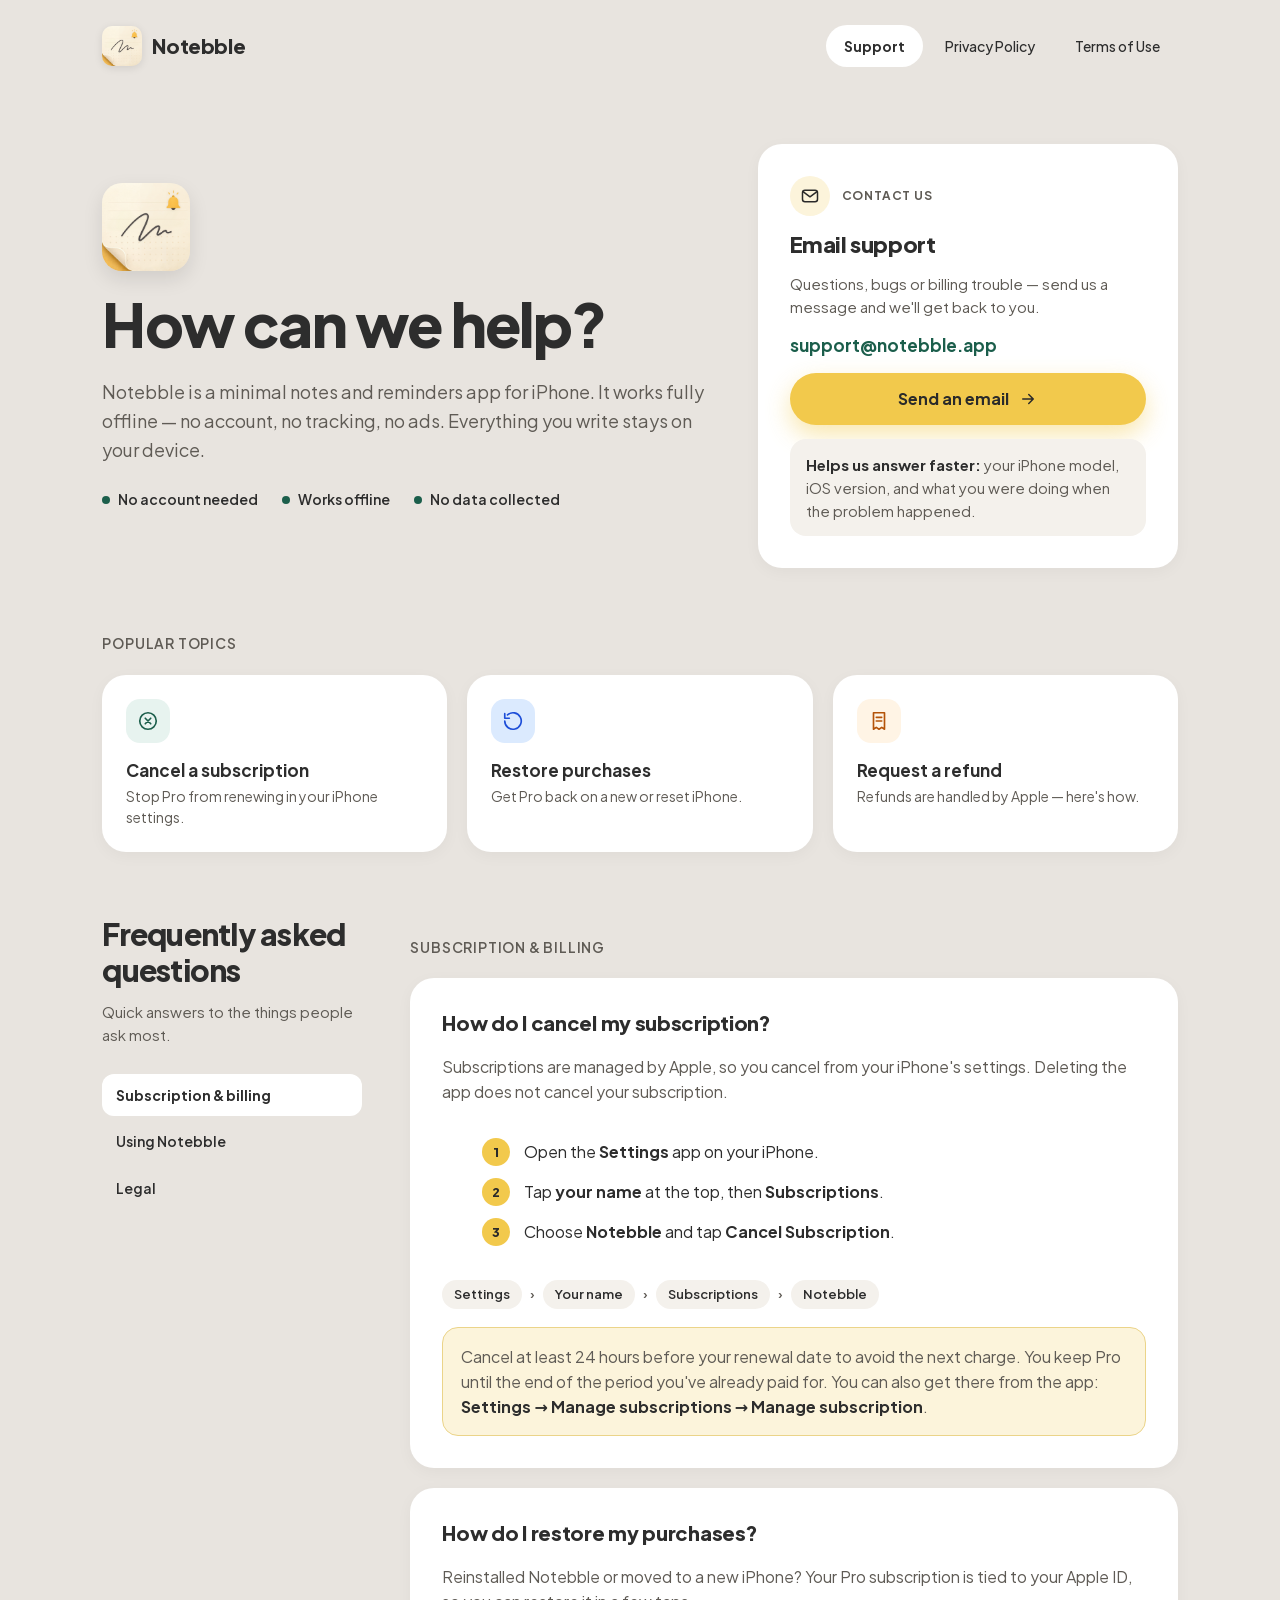
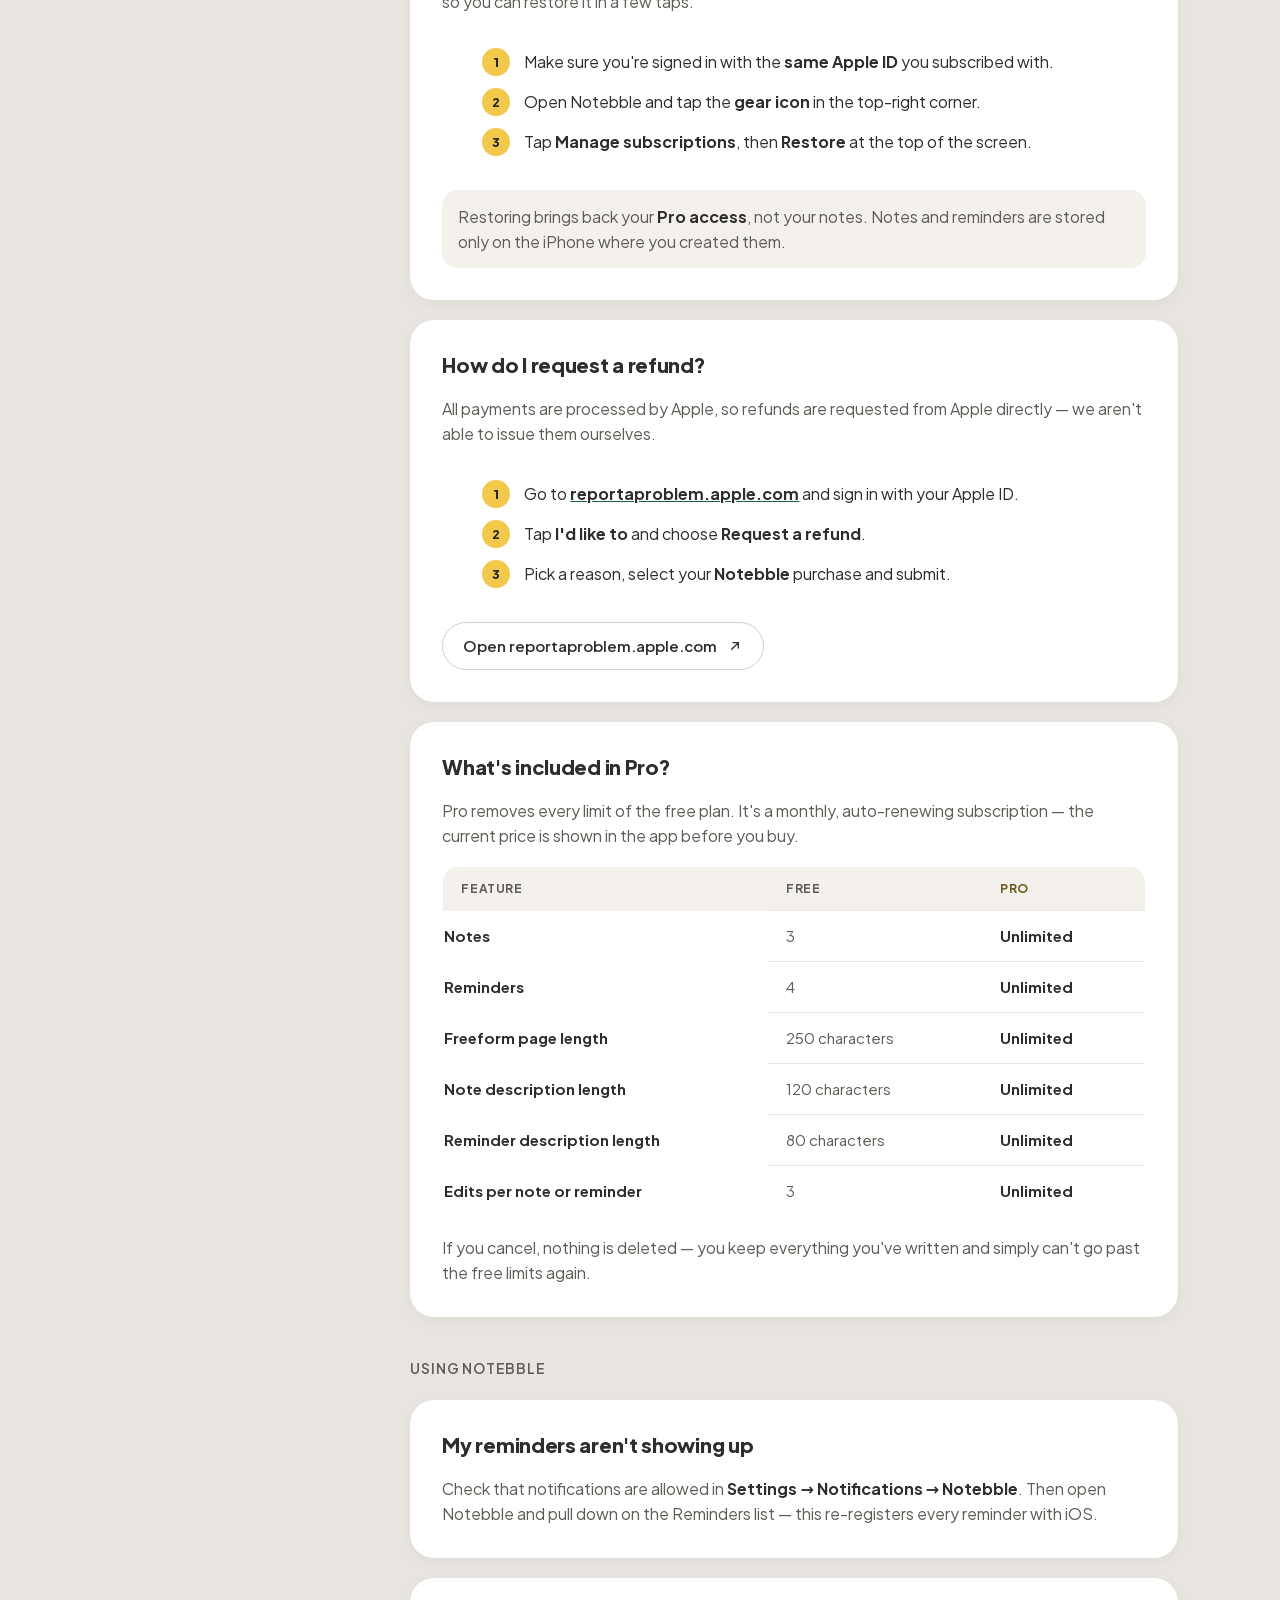
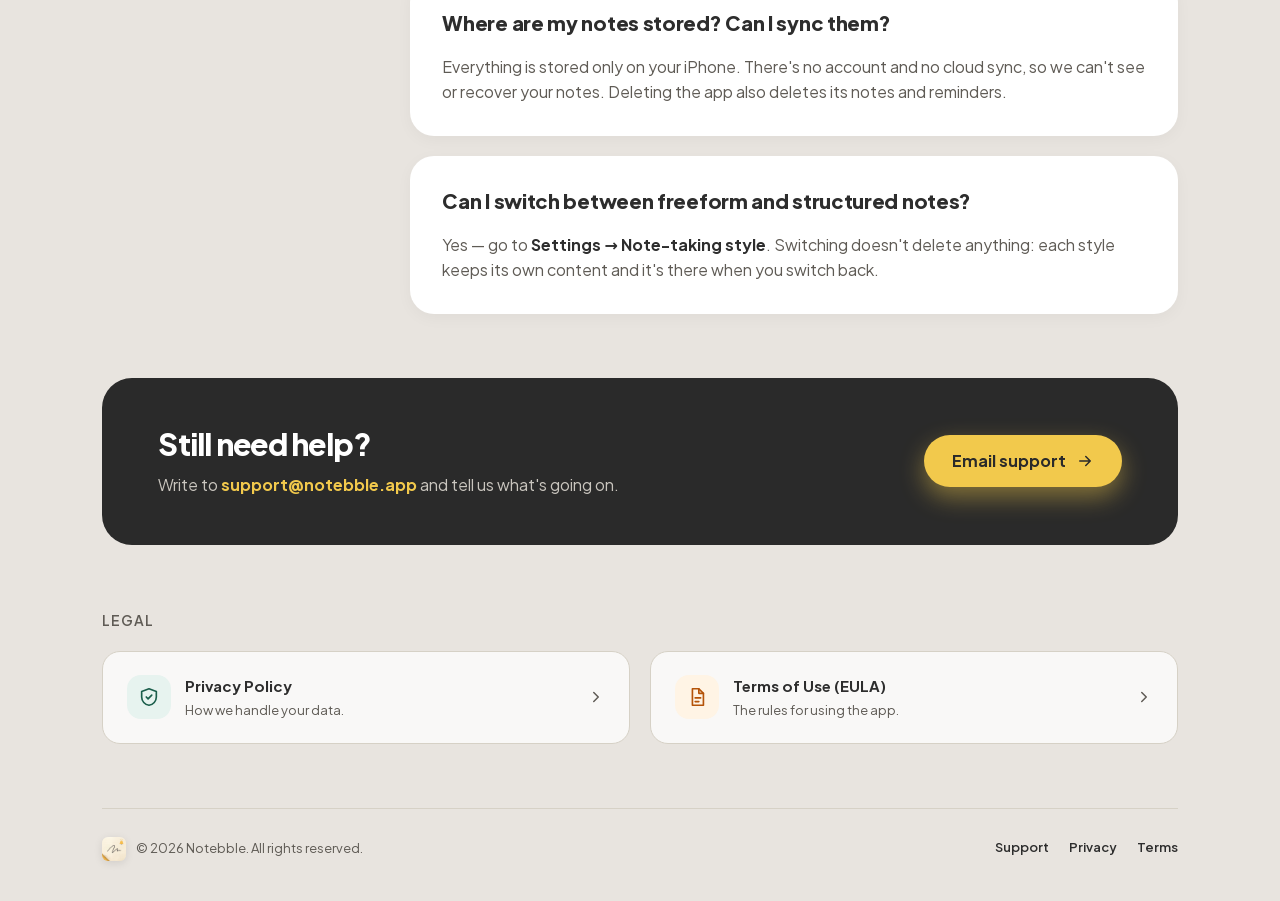
==== commit c58a35ae: "fix: better scroll detection for highlighting active nav item" ====
--- a/index.html
+++ b/index.html
@@ -244,6 +244,45 @@
 
 </main>
 
+<script>
+  // Scroll-spy for the FAQ section nav: highlight the last section whose top
+  // has passed the viewport's activation line (a bit below the header).
+  (function () {
+    const links = Array.from(document.querySelectorAll('.faq__section-nav a[href^="#"]'));
+    if (!links.length) return;
+    const pairs = links
+      .map(link => ({ link, el: document.getElementById(link.getAttribute('href').slice(1)) }))
+      .filter(p => p.el);
+    if (!pairs.length) return;
+    const update = () => {
+      const line = Math.max(120, window.innerHeight * 0.35);
+      let current = pairs[0];
+      for (const p of pairs) {
+        if (p.el.getBoundingClientRect().top - line <= 0) current = p;
+      }
+      // If the last section is fully visible (or the page is scrolled to the
+      // bottom and can't scroll further), lock the last link as current — this
+      // handles short bottom sections whose top never reaches the activation line.
+      const atBottom = window.innerHeight + window.scrollY >= document.documentElement.scrollHeight - 2;
+      const last = pairs[pairs.length - 1];
+      if (atBottom || last.el.getBoundingClientRect().top < window.innerHeight * 0.75) {
+        current = last;
+      }
+      links.forEach(l => l.removeAttribute('aria-current'));
+      current.link.setAttribute('aria-current', 'true');
+    };
+    let queued = false;
+    const schedule = () => {
+      if (queued) return;
+      queued = true;
+      requestAnimationFrame(() => { queued = false; update(); });
+    };
+    window.addEventListener('scroll', schedule, { passive: true });
+    window.addEventListener('resize', schedule);
+    update();
+  })();
+</script>
+
 <footer class="site-footer">
   <span class="site-footer__brand">
     <img src="assets/notebble-icon.png" alt="" width="24" height="24">
--- a/support.css
+++ b/support.css
@@ -1,7 +1,17 @@
 /* Notebble Support page styles.
    Mobile-first; desktop layout kicks in at >= 900px.
-   No third-party requests: uses the system font stack. Drop woff2 files into
-   assets/ and add an @font-face block if you later want Plus Jakarta Sans. */
+   Self-hosted Plus Jakarta Sans (variable, Latin subset) — one file covers
+   weights 400–800, no third-party requests. */
+
+@font-face {
+  font-family: 'Plus Jakarta Sans';
+  font-style: normal;
+  font-weight: 200 800;
+  font-display: swap;
+  src: url('assets/fonts/plus-jakarta-sans-latin-variable.woff2') format('woff2-variations'),
+       url('assets/fonts/plus-jakarta-sans-latin-variable.woff2') format('woff2');
+  unicode-range: U+0000-00FF, U+0131, U+0152-0153, U+02BB-02BC, U+02C6, U+02DA, U+02DC, U+0304, U+0308, U+0329, U+2000-206F, U+20AC, U+2122, U+2191, U+2193, U+2212, U+2215, U+FEFF, U+FFFD;
+}
 
 :root {
   --bg: #E8E4DF;
@@ -46,7 +56,7 @@
   margin: 0;
   background: var(--bg);
   color: var(--text);
-  font-family: system-ui, -apple-system, "Segoe UI", Roboto, "Helvetica Neue", Arial, sans-serif;
+  font-family: 'Plus Jakarta Sans', system-ui, -apple-system, "Segoe UI", Roboto, "Helvetica Neue", Arial, sans-serif;
   font-size: 15px;
   line-height: 1.6;
   -webkit-font-smoothing: antialiased;
@@ -318,6 +328,11 @@
   flex-direction: column;
   gap: 14px;
 }
+.popular__grid {
+  display: flex;
+  flex-direction: column;
+  gap: 12px;
+}
 .topic {
   background: var(--surface);
   border-radius: 20px;
@@ -526,6 +541,11 @@
 
 .legal {
   padding: 0 20px 24px;
+  display: flex;
+  flex-direction: column;
+  gap: 12px;
+}
+.legal__grid {
   display: flex;
   flex-direction: column;
   gap: 12px;
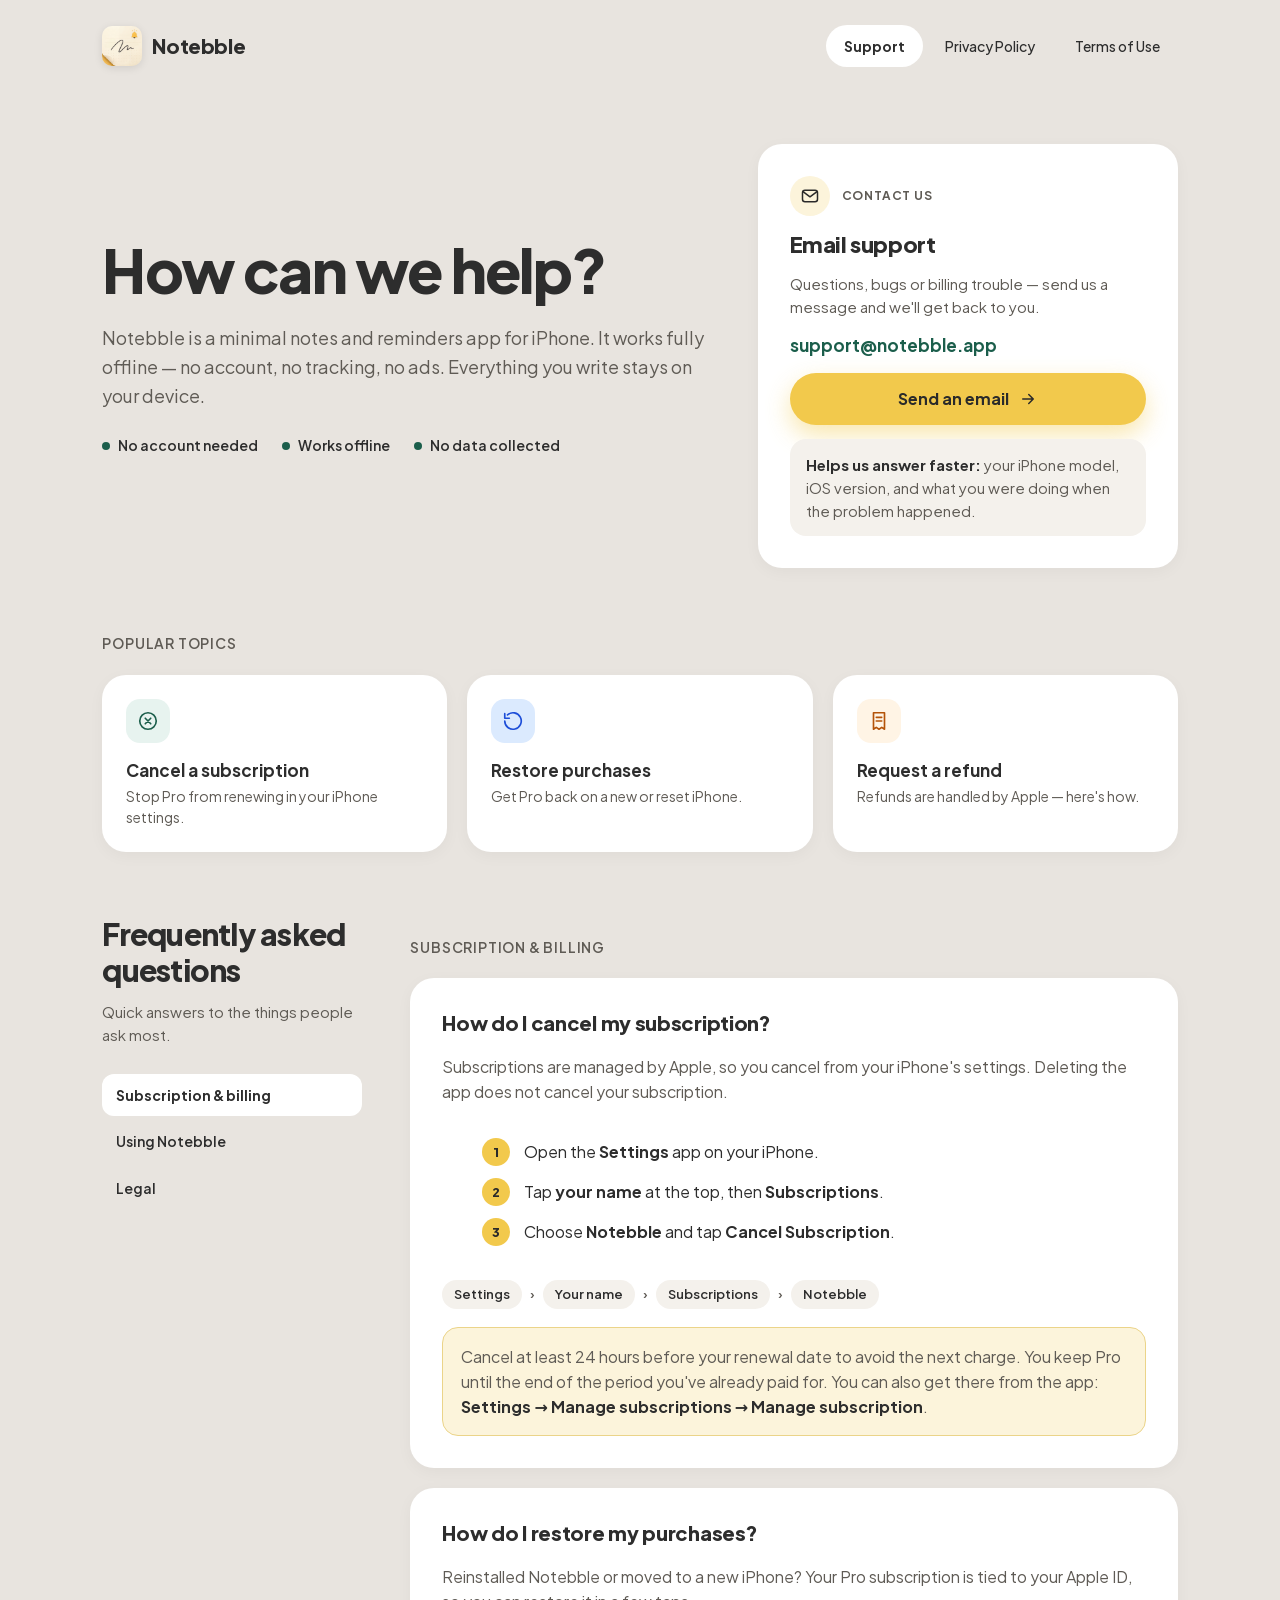
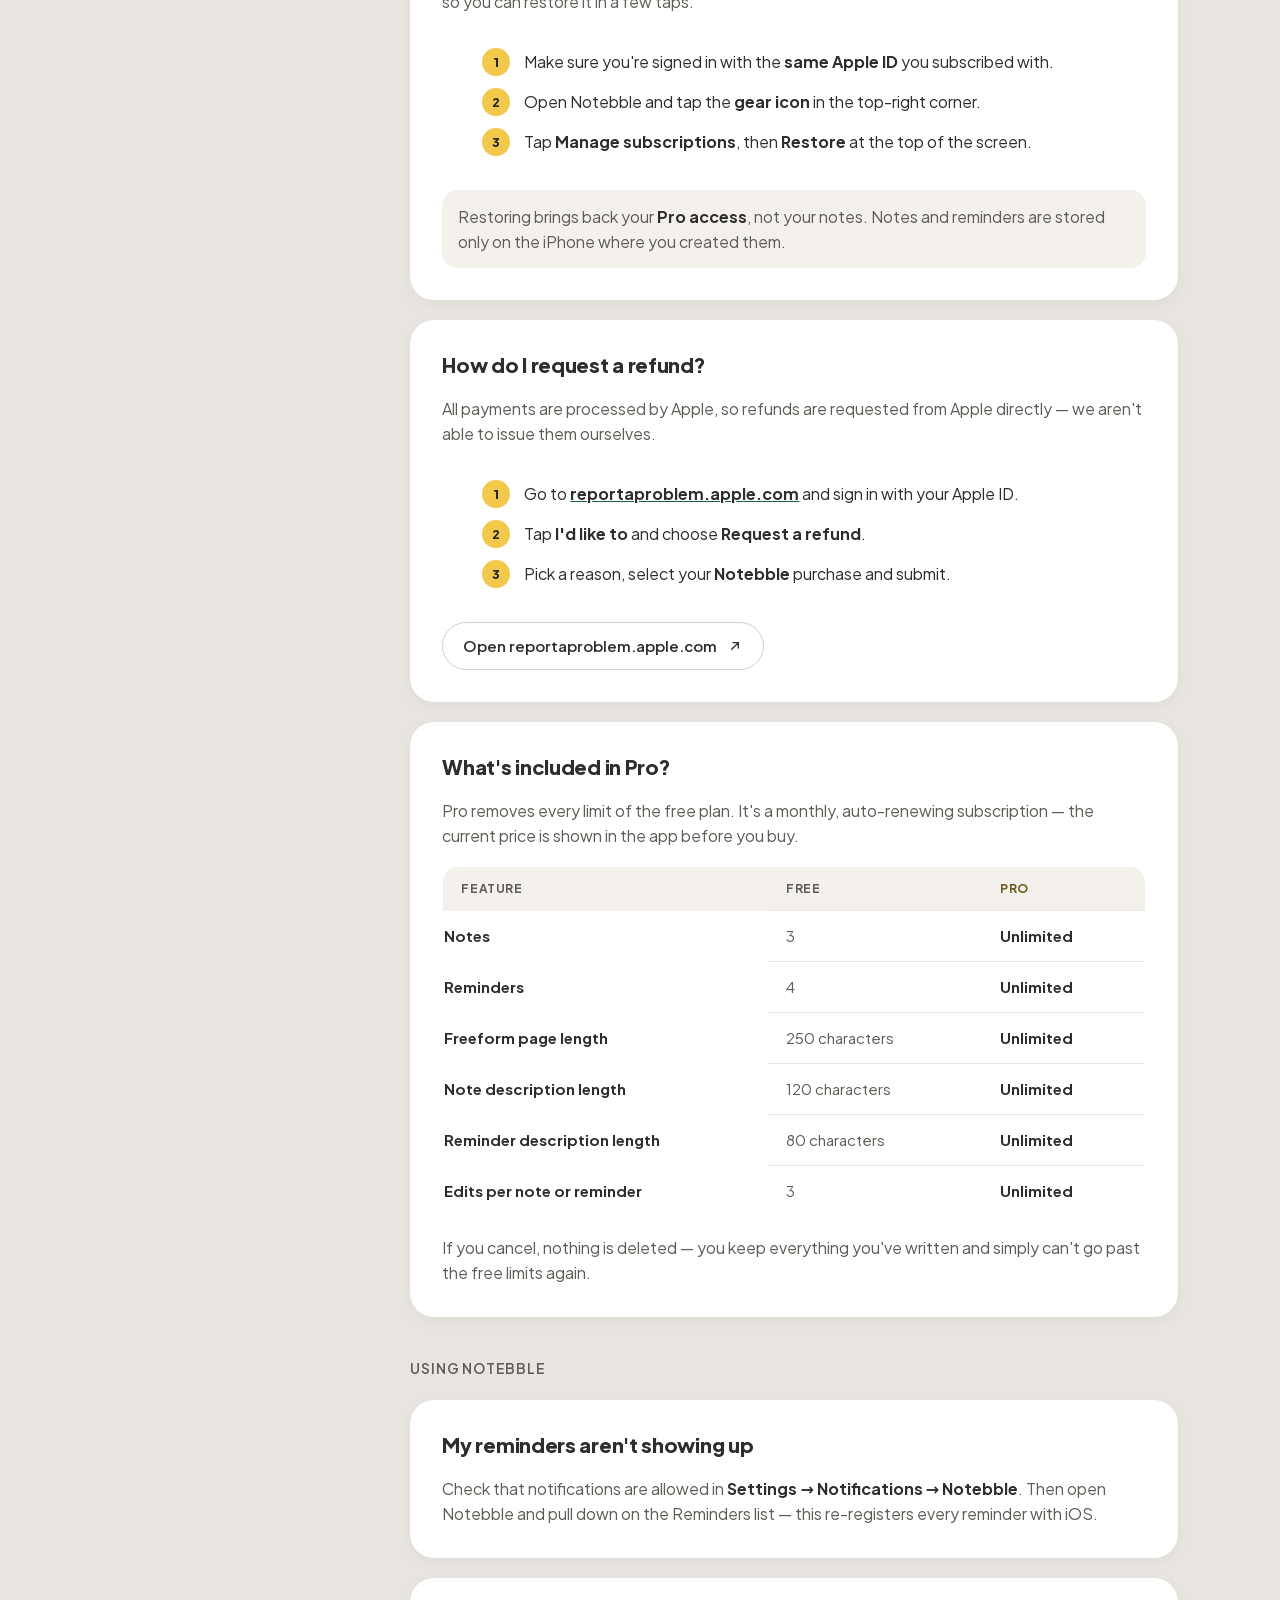
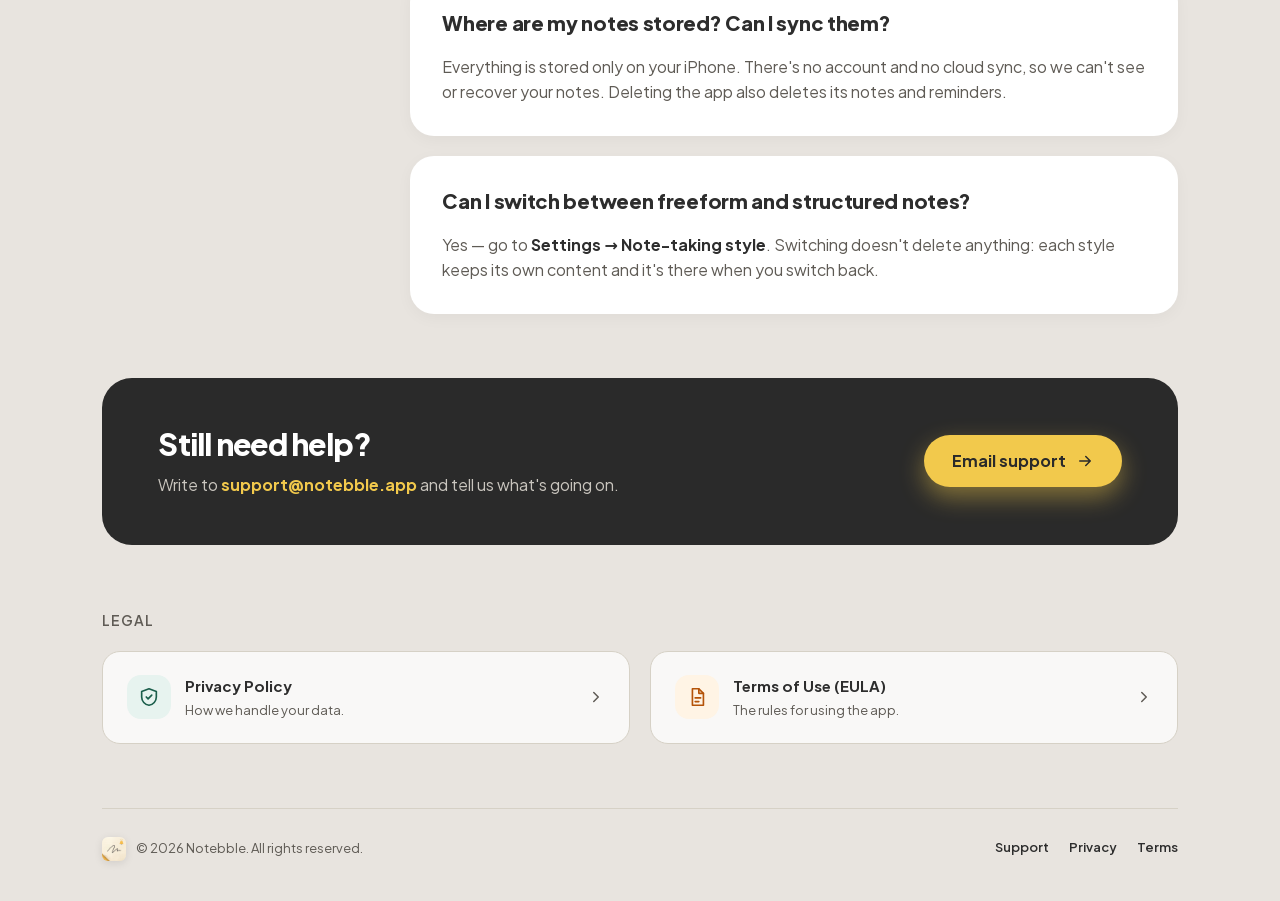
==== commit 264dfd46: "fix: redundant icon removed" ====
--- a/index.html
+++ b/index.html
@@ -1,299 +1,687 @@
 <!doctype html>
 <html lang="en">
-<head>
-<meta charset="utf-8">
-<meta name="viewport" content="width=device-width, initial-scale=1">
-<meta name="color-scheme" content="light">
-<title>Notebble Support</title>
-<meta name="description" content="Get help with Notebble — contact support, manage or cancel your subscription, restore purchases and request refunds.">
-
-<!-- Support email is used 4 times below. Change it in one place: -->
-<!-- SUPPORT_EMAIL: support@notebble.app -->
-
-<link rel="icon" type="image/png" href="assets/notebble-icon.png">
-<link rel="apple-touch-icon" href="assets/notebble-icon.png">
-
-<meta property="og:title" content="Notebble Support">
-<meta property="og:description" content="Get help with Notebble — contact support, manage or cancel your subscription, restore purchases and request refunds.">
-<meta property="og:image" content="assets/notebble-icon.png">
-<meta property="og:type" content="website">
-<meta name="twitter:card" content="summary">
-
-<link rel="stylesheet" href="support.css">
-</head>
-<body>
-
-<a class="skip-link" href="#main">Skip to content</a>
-
-<header class="site-header">
-  <a class="brand" href="#top" aria-label="Notebble home">
-    <img src="assets/notebble-icon.png" alt="Notebble app icon" width="40" height="40">
-    <span>Notebble</span>
-  </a>
-  <nav class="site-nav" aria-label="Site">
-    <a href="./" aria-current="page">Support</a>
-    <a href="privacy_policy.html">Privacy Policy</a>
-    <a href="terms_of_use.html">Terms of Use</a>
-  </nav>
-  <a class="contact-pill" href="mailto:support@notebble.app?subject=Notebble%20support">
-    <svg width="16" height="16" viewBox="0 0 24 24" fill="none" stroke="currentColor" stroke-width="2" stroke-linecap="round" stroke-linejoin="round" aria-hidden="true"><rect x="3" y="5" width="18" height="14" rx="3"/><path d="M4 7l8 6 8-6"/></svg>
-    Contact
-  </a>
-</header>
-
-<main id="main">
-
-<section id="top" class="hero">
-  <div class="hero__text">
-    <img class="hero-icon" src="assets/notebble-icon.png" alt="Notebble app icon" width="88" height="88">
-    <h1>How can we help?</h1>
-    <p class="lede">Notebble is a minimal notes and reminders app for iPhone. It works fully offline — no account, no tracking, no ads. Everything you write stays on your device.</p>
-    <ul class="trust-points">
-      <li><span class="dot" aria-hidden="true"></span>No account needed</li>
-      <li><span class="dot" aria-hidden="true"></span>Works offline</li>
-      <li><span class="dot" aria-hidden="true"></span>No data collected</li>
-    </ul>
-  </div>
-
-  <div class="card contact-card">
-    <div class="contact-card__header">
-      <span class="contact-card__icon" aria-hidden="true">
-        <svg width="20" height="20" viewBox="0 0 24 24" fill="none" stroke="#2A2A2A" stroke-width="1.8" stroke-linecap="round" stroke-linejoin="round"><rect x="3" y="5" width="18" height="14" rx="3"/><path d="M4 7l8 6 8-6"/></svg>
+  <head>
+    <meta charset="utf-8" />
+    <meta name="viewport" content="width=device-width, initial-scale=1" />
+    <meta name="color-scheme" content="light" />
+    <title>Notebble Support</title>
+    <meta
+      name="description"
+      content="Get help with Notebble — contact support, manage or cancel your subscription, restore purchases and request refunds."
+    />
+
+    <!-- Support email is used 4 times below. Change it in one place: -->
+    <!-- SUPPORT_EMAIL: support@notebble.app -->
+
+    <link rel="icon" type="image/png" href="assets/notebble-icon.png" />
+    <link rel="apple-touch-icon" href="assets/notebble-icon.png" />
+
+    <meta property="og:title" content="Notebble Support" />
+    <meta
+      property="og:description"
+      content="Get help with Notebble — contact support, manage or cancel your subscription, restore purchases and request refunds."
+    />
+    <meta property="og:image" content="assets/notebble-icon.png" />
+    <meta property="og:type" content="website" />
+    <meta name="twitter:card" content="summary" />
+
+    <link rel="stylesheet" href="support.css" />
+  </head>
+  <body>
+    <a class="skip-link" href="#main">Skip to content</a>
+
+    <header class="site-header">
+      <a class="brand" href="#top" aria-label="Notebble home">
+        <img
+          src="assets/notebble-icon.png"
+          alt="Notebble app icon"
+          width="40"
+          height="40"
+        />
+        <span>Notebble</span>
+      </a>
+      <nav class="site-nav" aria-label="Site">
+        <a href="./" aria-current="page">Support</a>
+        <a href="privacy_policy.html">Privacy Policy</a>
+        <a href="terms_of_use.html">Terms of Use</a>
+      </nav>
+      <a
+        class="contact-pill"
+        href="mailto:support@notebble.app?subject=Notebble%20support"
+      >
+        <svg
+          width="16"
+          height="16"
+          viewBox="0 0 24 24"
+          fill="none"
+          stroke="currentColor"
+          stroke-width="2"
+          stroke-linecap="round"
+          stroke-linejoin="round"
+          aria-hidden="true"
+        >
+          <rect x="3" y="5" width="18" height="14" rx="3" />
+          <path d="M4 7l8 6 8-6" />
+        </svg>
+        Contact
+      </a>
+    </header>
+
+    <main id="main">
+      <section id="top" class="hero">
+        <div class="hero__text">
+          <h1>How can we help?</h1>
+          <p class="lede">
+            Notebble is a minimal notes and reminders app for iPhone. It works
+            fully offline — no account, no tracking, no ads. Everything you
+            write stays on your device.
+          </p>
+          <ul class="trust-points">
+            <li>
+              <span class="dot" aria-hidden="true"></span>No account needed
+            </li>
+            <li><span class="dot" aria-hidden="true"></span>Works offline</li>
+            <li>
+              <span class="dot" aria-hidden="true"></span>No data collected
+            </li>
+          </ul>
+        </div>
+
+        <div class="card contact-card">
+          <div class="contact-card__header">
+            <span class="contact-card__icon" aria-hidden="true">
+              <svg
+                width="20"
+                height="20"
+                viewBox="0 0 24 24"
+                fill="none"
+                stroke="#2A2A2A"
+                stroke-width="1.8"
+                stroke-linecap="round"
+                stroke-linejoin="round"
+              >
+                <rect x="3" y="5" width="18" height="14" rx="3" />
+                <path d="M4 7l8 6 8-6" />
+              </svg>
+            </span>
+            <span class="eyebrow">Contact us</span>
+          </div>
+          <h2>Email support</h2>
+          <p>
+            Questions, bugs or billing trouble — send us a message and we'll get
+            back to you.
+          </p>
+          <a
+            class="email-link"
+            href="mailto:support@notebble.app?subject=Notebble%20support"
+            >support@notebble.app</a
+          >
+          <a
+            class="btn btn--primary btn--full"
+            href="mailto:support@notebble.app?subject=Notebble%20support"
+          >
+            Send an email
+            <svg
+              width="18"
+              height="18"
+              viewBox="0 0 24 24"
+              fill="none"
+              stroke="currentColor"
+              stroke-width="2"
+              stroke-linecap="round"
+              stroke-linejoin="round"
+              aria-hidden="true"
+            >
+              <path d="M5 12h14M13 6l6 6-6 6" />
+            </svg>
+          </a>
+          <p class="note">
+            <strong>Helps us answer faster:</strong> your iPhone model, iOS
+            version, and what you were doing when the problem happened.
+          </p>
+        </div>
+      </section>
+
+      <section class="popular" aria-labelledby="popular-label">
+        <h2 id="popular-label" class="section-label">Popular topics</h2>
+        <div class="popular__grid">
+          <a class="topic" href="#cancel">
+            <span class="topic__icon topic__icon--green" aria-hidden="true">
+              <svg
+                width="22"
+                height="22"
+                viewBox="0 0 24 24"
+                fill="none"
+                stroke="#1B5E4B"
+                stroke-width="1.8"
+                stroke-linecap="round"
+                stroke-linejoin="round"
+              >
+                <circle cx="12" cy="12" r="9" />
+                <path d="M9 9l6 6M15 9l-6 6" />
+              </svg>
+            </span>
+            <span class="topic__body">
+              <span class="topic__title">Cancel a subscription</span>
+              <span class="topic__desc"
+                >Stop Pro from renewing in your iPhone settings.</span
+              >
+            </span>
+            <svg
+              class="topic__chevron"
+              width="18"
+              height="18"
+              viewBox="0 0 24 24"
+              fill="none"
+              stroke="#5F5B55"
+              stroke-width="2"
+              stroke-linecap="round"
+              stroke-linejoin="round"
+              aria-hidden="true"
+            >
+              <path d="M9 6l6 6-6 6" />
+            </svg>
+          </a>
+          <a class="topic" href="#restore">
+            <span class="topic__icon topic__icon--blue" aria-hidden="true">
+              <svg
+                width="22"
+                height="22"
+                viewBox="0 0 24 24"
+                fill="none"
+                stroke="#1D4ED8"
+                stroke-width="1.8"
+                stroke-linecap="round"
+                stroke-linejoin="round"
+              >
+                <path d="M3 12a9 9 0 1 0 3-6.7" />
+                <path d="M3 4v5h5" />
+              </svg>
+            </span>
+            <span class="topic__body">
+              <span class="topic__title">Restore purchases</span>
+              <span class="topic__desc"
+                >Get Pro back on a new or reset iPhone.</span
+              >
+            </span>
+            <svg
+              class="topic__chevron"
+              width="18"
+              height="18"
+              viewBox="0 0 24 24"
+              fill="none"
+              stroke="#5F5B55"
+              stroke-width="2"
+              stroke-linecap="round"
+              stroke-linejoin="round"
+              aria-hidden="true"
+            >
+              <path d="M9 6l6 6-6 6" />
+            </svg>
+          </a>
+          <a class="topic" href="#refund">
+            <span class="topic__icon topic__icon--amber" aria-hidden="true">
+              <svg
+                width="22"
+                height="22"
+                viewBox="0 0 24 24"
+                fill="none"
+                stroke="#B45309"
+                stroke-width="1.8"
+                stroke-linecap="round"
+                stroke-linejoin="round"
+              >
+                <path d="M6 3h12v18l-3-2-3 2-3-2-3 2z" />
+                <path d="M9 8h6M9 12h6" />
+              </svg>
+            </span>
+            <span class="topic__body">
+              <span class="topic__title">Request a refund</span>
+              <span class="topic__desc"
+                >Refunds are handled by Apple — here's how.</span
+              >
+            </span>
+            <svg
+              class="topic__chevron"
+              width="18"
+              height="18"
+              viewBox="0 0 24 24"
+              fill="none"
+              stroke="#5F5B55"
+              stroke-width="2"
+              stroke-linecap="round"
+              stroke-linejoin="round"
+              aria-hidden="true"
+            >
+              <path d="M9 6l6 6-6 6" />
+            </svg>
+          </a>
+        </div>
+      </section>
+
+      <section class="faq" aria-labelledby="faq-title">
+        <div class="faq__intro">
+          <h2 id="faq-title">Frequently asked questions</h2>
+          <p class="faq__intro-copy">
+            Quick answers to the things people ask most.
+          </p>
+          <nav class="faq__section-nav" aria-label="FAQ sections">
+            <a href="#billing" aria-current="true"
+              >Subscription &amp; billing</a
+            >
+            <a href="#using">Using Notebble</a>
+            <a href="#legal">Legal</a>
+          </nav>
+        </div>
+
+        <div class="faq__cards">
+          <h3 id="billing">Subscription &amp; billing</h3>
+
+          <article class="qa" id="cancel">
+            <h4>How do I cancel my subscription?</h4>
+            <p>
+              Subscriptions are managed by Apple, so you cancel from your
+              iPhone's settings. Deleting the app does not cancel your
+              subscription.
+            </p>
+            <ol class="steps" role="list">
+              <li class="step">
+                <span class="step__num" aria-hidden="true">1</span
+                ><span
+                  >Open the <strong>Settings</strong> app on your iPhone.</span
+                >
+              </li>
+              <li class="step">
+                <span class="step__num" aria-hidden="true">2</span
+                ><span
+                  >Tap <strong>your name</strong> at the top, then
+                  <strong>Subscriptions</strong>.</span
+                >
+              </li>
+              <li class="step">
+                <span class="step__num" aria-hidden="true">3</span
+                ><span
+                  >Choose <strong>Notebble</strong> and tap
+                  <strong>Cancel Subscription</strong>.</span
+                >
+              </li>
+            </ol>
+            <div class="breadcrumb" aria-label="Path in the iOS Settings app">
+              <span class="chip">Settings</span
+              ><span class="sep" aria-hidden="true">›</span>
+              <span class="chip">Your name</span
+              ><span class="sep" aria-hidden="true">›</span>
+              <span class="chip">Subscriptions</span
+              ><span class="sep" aria-hidden="true">›</span>
+              <span class="chip">Notebble</span>
+            </div>
+            <p class="note note--yellow">
+              Cancel at least 24 hours before your renewal date to avoid the
+              next charge. You keep Pro until the end of the period you've
+              already paid for. You can also get there from the app:
+              <strong
+                >Settings → Manage subscriptions → Manage subscription</strong
+              >.
+            </p>
+          </article>
+
+          <article class="qa" id="restore">
+            <h4>How do I restore my purchases?</h4>
+            <p>
+              Reinstalled Notebble or moved to a new iPhone? Your Pro
+              subscription is tied to your Apple ID, so you can restore it in a
+              few taps.
+            </p>
+            <ol class="steps" role="list">
+              <li class="step">
+                <span class="step__num" aria-hidden="true">1</span
+                ><span
+                  >Make sure you're signed in with the
+                  <strong>same Apple ID</strong> you subscribed with.</span
+                >
+              </li>
+              <li class="step">
+                <span class="step__num" aria-hidden="true">2</span
+                ><span
+                  >Open Notebble and tap the <strong>gear icon</strong> in the
+                  top-right corner.</span
+                >
+              </li>
+              <li class="step">
+                <span class="step__num" aria-hidden="true">3</span
+                ><span
+                  >Tap <strong>Manage subscriptions</strong>, then
+                  <strong>Restore</strong> at the top of the screen.</span
+                >
+              </li>
+            </ol>
+            <p class="note">
+              Restoring brings back your <strong>Pro access</strong>, not your
+              notes. Notes and reminders are stored only on the iPhone where you
+              created them.
+            </p>
+          </article>
+
+          <article class="qa" id="refund">
+            <h4>How do I request a refund?</h4>
+            <p>
+              All payments are processed by Apple, so refunds are requested from
+              Apple directly — we aren't able to issue them ourselves.
+            </p>
+            <ol class="steps" role="list">
+              <li class="step">
+                <span class="step__num" aria-hidden="true">1</span
+                ><span
+                  >Go to
+                  <a href="https://reportaproblem.apple.com" rel="noopener"
+                    ><strong>reportaproblem.apple.com</strong></a
+                  >
+                  and sign in with your Apple ID.</span
+                >
+              </li>
+              <li class="step">
+                <span class="step__num" aria-hidden="true">2</span
+                ><span
+                  >Tap <strong>I'd like to</strong> and choose
+                  <strong>Request a refund</strong>.</span
+                >
+              </li>
+              <li class="step">
+                <span class="step__num" aria-hidden="true">3</span
+                ><span
+                  >Pick a reason, select your <strong>Notebble</strong> purchase
+                  and submit.</span
+                >
+              </li>
+            </ol>
+            <a
+              class="btn btn--outline"
+              href="https://reportaproblem.apple.com"
+              rel="noopener"
+            >
+              Open reportaproblem.apple.com
+              <svg
+                width="16"
+                height="16"
+                viewBox="0 0 24 24"
+                fill="none"
+                stroke="currentColor"
+                stroke-width="2"
+                stroke-linecap="round"
+                stroke-linejoin="round"
+                aria-hidden="true"
+              >
+                <path d="M7 17L17 7M9 7h8v8" />
+              </svg>
+            </a>
+          </article>
+
+          <article class="qa" id="pro">
+            <h4>What's included in Pro?</h4>
+            <p>
+              Pro removes every limit of the free plan. It's a monthly,
+              auto-renewing subscription — the current price is shown in the app
+              before you buy.
+            </p>
+            <table class="pro-table">
+              <thead>
+                <tr>
+                  <th scope="col">Feature</th>
+                  <th scope="col">Free</th>
+                  <th scope="col" class="pro">Pro</th>
+                </tr>
+              </thead>
+              <tbody>
+                <tr>
+                  <th scope="row">Notes</th>
+                  <td class="free">3</td>
+                  <td class="pro">Unlimited</td>
+                </tr>
+                <tr>
+                  <th scope="row">Reminders</th>
+                  <td class="free">4</td>
+                  <td class="pro">Unlimited</td>
+                </tr>
+                <tr>
+                  <th scope="row">Freeform page length</th>
+                  <td class="free">250 characters</td>
+                  <td class="pro">Unlimited</td>
+                </tr>
+                <tr>
+                  <th scope="row">Note description length</th>
+                  <td class="free">120 characters</td>
+                  <td class="pro">Unlimited</td>
+                </tr>
+                <tr>
+                  <th scope="row">Reminder description length</th>
+                  <td class="free">80 characters</td>
+                  <td class="pro">Unlimited</td>
+                </tr>
+                <tr>
+                  <th scope="row">Edits per note or reminder</th>
+                  <td class="free">3</td>
+                  <td class="pro">Unlimited</td>
+                </tr>
+              </tbody>
+            </table>
+            <p class="pro-footnote">
+              If you cancel, nothing is deleted — you keep everything you've
+              written and simply can't go past the free limits again.
+            </p>
+          </article>
+
+          <h3 id="using">Using Notebble</h3>
+
+          <article class="qa">
+            <h4>My reminders aren't showing up</h4>
+            <p>
+              Check that notifications are allowed in
+              <strong>Settings → Notifications → Notebble</strong>. Then open
+              Notebble and pull down on the Reminders list — this re-registers
+              every reminder with iOS.
+            </p>
+          </article>
+
+          <article class="qa">
+            <h4>Where are my notes stored? Can I sync them?</h4>
+            <p>
+              Everything is stored only on your iPhone. There's no account and
+              no cloud sync, so we can't see or recover your notes. Deleting the
+              app also deletes its notes and reminders.
+            </p>
+          </article>
+
+          <article class="qa">
+            <h4>Can I switch between freeform and structured notes?</h4>
+            <p>
+              Yes — go to <strong>Settings → Note-taking style</strong>.
+              Switching doesn't delete anything: each style keeps its own
+              content and it's there when you switch back.
+            </p>
+          </article>
+        </div>
+      </section>
+
+      <section class="stillneed-wrap">
+        <div class="stillneed">
+          <div class="stillneed__text">
+            <h2>Still need help?</h2>
+            <p>
+              Write to
+              <a
+                class="mail"
+                href="mailto:support@notebble.app?subject=Notebble%20support"
+                >support@notebble.app</a
+              >
+              and tell us what's going on.
+            </p>
+          </div>
+          <a
+            class="btn btn--primary"
+            href="mailto:support@notebble.app?subject=Notebble%20support"
+          >
+            Email support
+            <svg
+              width="18"
+              height="18"
+              viewBox="0 0 24 24"
+              fill="none"
+              stroke="currentColor"
+              stroke-width="2"
+              stroke-linecap="round"
+              stroke-linejoin="round"
+              aria-hidden="true"
+            >
+              <path d="M5 12h14M13 6l6 6-6 6" />
+            </svg>
+          </a>
+        </div>
+      </section>
+
+      <section class="legal" id="legal" aria-labelledby="legal-label">
+        <h2 id="legal-label" class="section-label">Legal</h2>
+        <div class="legal__grid">
+          <a class="legal-card" href="privacy_policy.html">
+            <span
+              class="legal-card__icon legal-card__icon--green"
+              aria-hidden="true"
+            >
+              <svg
+                width="22"
+                height="22"
+                viewBox="0 0 24 24"
+                fill="none"
+                stroke="#1B5E4B"
+                stroke-width="1.8"
+                stroke-linecap="round"
+                stroke-linejoin="round"
+              >
+                <path d="M12 3l8 3v6c0 4.5-3.4 8.3-8 9-4.6-.7-8-4.5-8-9V6z" />
+                <path d="M9 12l2 2 4-4" />
+              </svg>
+            </span>
+            <span class="legal-card__body">
+              <span class="legal-card__title">Privacy Policy</span>
+              <span class="legal-card__desc">How we handle your data.</span>
+            </span>
+            <svg
+              width="18"
+              height="18"
+              viewBox="0 0 24 24"
+              fill="none"
+              stroke="#5F5B55"
+              stroke-width="2"
+              stroke-linecap="round"
+              stroke-linejoin="round"
+              aria-hidden="true"
+            >
+              <path d="M9 6l6 6-6 6" />
+            </svg>
+          </a>
+          <a class="legal-card" href="terms_of_use.html">
+            <span
+              class="legal-card__icon legal-card__icon--amber"
+              aria-hidden="true"
+            >
+              <svg
+                width="22"
+                height="22"
+                viewBox="0 0 24 24"
+                fill="none"
+                stroke="#B45309"
+                stroke-width="1.8"
+                stroke-linecap="round"
+                stroke-linejoin="round"
+              >
+                <path d="M7 3h7l5 5v13H7z" />
+                <path d="M14 3v5h5" />
+                <path d="M10 13h6M10 17h4" />
+              </svg>
+            </span>
+            <span class="legal-card__body">
+              <span class="legal-card__title">Terms of Use (EULA)</span>
+              <span class="legal-card__desc">The rules for using the app.</span>
+            </span>
+            <svg
+              width="18"
+              height="18"
+              viewBox="0 0 24 24"
+              fill="none"
+              stroke="#5F5B55"
+              stroke-width="2"
+              stroke-linecap="round"
+              stroke-linejoin="round"
+              aria-hidden="true"
+            >
+              <path d="M9 6l6 6-6 6" />
+            </svg>
+          </a>
+        </div>
+      </section>
+    </main>
+
+    <script>
+      // Scroll-spy for the FAQ section nav: highlight the last section whose top
+      // has passed the viewport's activation line (a bit below the header).
+      (function () {
+        const links = Array.from(
+          document.querySelectorAll('.faq__section-nav a[href^="#"]'),
+        );
+        if (!links.length) return;
+        const pairs = links
+          .map((link) => ({
+            link,
+            el: document.getElementById(link.getAttribute("href").slice(1)),
+          }))
+          .filter((p) => p.el);
+        if (!pairs.length) return;
+        const update = () => {
+          const line = Math.max(120, window.innerHeight * 0.35);
+          let current = pairs[0];
+          for (const p of pairs) {
+            if (p.el.getBoundingClientRect().top - line <= 0) current = p;
+          }
+          // If the last section is fully visible (or the page is scrolled to the
+          // bottom and can't scroll further), lock the last link as current — this
+          // handles short bottom sections whose top never reaches the activation line.
+          const atBottom =
+            window.innerHeight + window.scrollY >=
+            document.documentElement.scrollHeight - 2;
+          const last = pairs[pairs.length - 1];
+          if (
+            atBottom ||
+            last.el.getBoundingClientRect().top < window.innerHeight * 0.75
+          ) {
+            current = last;
+          }
+          links.forEach((l) => l.removeAttribute("aria-current"));
+          current.link.setAttribute("aria-current", "true");
+        };
+        let queued = false;
+        const schedule = () => {
+          if (queued) return;
+          queued = true;
+          requestAnimationFrame(() => {
+            queued = false;
+            update();
+          });
+        };
+        window.addEventListener("scroll", schedule, { passive: true });
+        window.addEventListener("resize", schedule);
+        update();
+      })();
+    </script>
+
+    <footer class="site-footer">
+      <span class="site-footer__brand">
+        <img src="assets/notebble-icon.png" alt="" width="24" height="24" />
+        <span>© 2026 Notebble. All rights reserved.</span>
       </span>
-      <span class="eyebrow">Contact us</span>
-    </div>
-    <h2>Email support</h2>
-    <p>Questions, bugs or billing trouble — send us a message and we'll get back to you.</p>
-    <a class="email-link" href="mailto:support@notebble.app?subject=Notebble%20support">support@notebble.app</a>
-    <a class="btn btn--primary btn--full" href="mailto:support@notebble.app?subject=Notebble%20support">
-      Send an email
-      <svg width="18" height="18" viewBox="0 0 24 24" fill="none" stroke="currentColor" stroke-width="2" stroke-linecap="round" stroke-linejoin="round" aria-hidden="true"><path d="M5 12h14M13 6l6 6-6 6"/></svg>
-    </a>
-    <p class="note"><strong>Helps us answer faster:</strong> your iPhone model, iOS version, and what you were doing when the problem happened.</p>
-  </div>
-</section>
-
-<section class="popular" aria-labelledby="popular-label">
-  <h2 id="popular-label" class="section-label">Popular topics</h2>
-  <div class="popular__grid">
-    <a class="topic" href="#cancel">
-      <span class="topic__icon topic__icon--green" aria-hidden="true">
-        <svg width="22" height="22" viewBox="0 0 24 24" fill="none" stroke="#1B5E4B" stroke-width="1.8" stroke-linecap="round" stroke-linejoin="round"><circle cx="12" cy="12" r="9"/><path d="M9 9l6 6M15 9l-6 6"/></svg>
+      <span class="site-footer__links">
+        <a href="./">Support</a>
+        <a href="privacy_policy.html">Privacy</a>
+        <a href="terms_of_use.html">Terms</a>
       </span>
-      <span class="topic__body">
-        <span class="topic__title">Cancel a subscription</span>
-        <span class="topic__desc">Stop Pro from renewing in your iPhone settings.</span>
-      </span>
-      <svg class="topic__chevron" width="18" height="18" viewBox="0 0 24 24" fill="none" stroke="#5F5B55" stroke-width="2" stroke-linecap="round" stroke-linejoin="round" aria-hidden="true"><path d="M9 6l6 6-6 6"/></svg>
-    </a>
-    <a class="topic" href="#restore">
-      <span class="topic__icon topic__icon--blue" aria-hidden="true">
-        <svg width="22" height="22" viewBox="0 0 24 24" fill="none" stroke="#1D4ED8" stroke-width="1.8" stroke-linecap="round" stroke-linejoin="round"><path d="M3 12a9 9 0 1 0 3-6.7"/><path d="M3 4v5h5"/></svg>
-      </span>
-      <span class="topic__body">
-        <span class="topic__title">Restore purchases</span>
-        <span class="topic__desc">Get Pro back on a new or reset iPhone.</span>
-      </span>
-      <svg class="topic__chevron" width="18" height="18" viewBox="0 0 24 24" fill="none" stroke="#5F5B55" stroke-width="2" stroke-linecap="round" stroke-linejoin="round" aria-hidden="true"><path d="M9 6l6 6-6 6"/></svg>
-    </a>
-    <a class="topic" href="#refund">
-      <span class="topic__icon topic__icon--amber" aria-hidden="true">
-        <svg width="22" height="22" viewBox="0 0 24 24" fill="none" stroke="#B45309" stroke-width="1.8" stroke-linecap="round" stroke-linejoin="round"><path d="M6 3h12v18l-3-2-3 2-3-2-3 2z"/><path d="M9 8h6M9 12h6"/></svg>
-      </span>
-      <span class="topic__body">
-        <span class="topic__title">Request a refund</span>
-        <span class="topic__desc">Refunds are handled by Apple — here's how.</span>
-      </span>
-      <svg class="topic__chevron" width="18" height="18" viewBox="0 0 24 24" fill="none" stroke="#5F5B55" stroke-width="2" stroke-linecap="round" stroke-linejoin="round" aria-hidden="true"><path d="M9 6l6 6-6 6"/></svg>
-    </a>
-  </div>
-</section>
-
-<section class="faq" aria-labelledby="faq-title">
-  <div class="faq__intro">
-    <h2 id="faq-title">Frequently asked questions</h2>
-    <p class="faq__intro-copy">Quick answers to the things people ask most.</p>
-    <nav class="faq__section-nav" aria-label="FAQ sections">
-      <a href="#billing" aria-current="true">Subscription &amp; billing</a>
-      <a href="#using">Using Notebble</a>
-      <a href="#legal">Legal</a>
-    </nav>
-  </div>
-
-  <div class="faq__cards">
-    <h3 id="billing">Subscription &amp; billing</h3>
-
-    <article class="qa" id="cancel">
-      <h4>How do I cancel my subscription?</h4>
-      <p>Subscriptions are managed by Apple, so you cancel from your iPhone's settings. Deleting the app does not cancel your subscription.</p>
-      <ol class="steps" role="list">
-        <li class="step"><span class="step__num" aria-hidden="true">1</span><span>Open the <strong>Settings</strong> app on your iPhone.</span></li>
-        <li class="step"><span class="step__num" aria-hidden="true">2</span><span>Tap <strong>your name</strong> at the top, then <strong>Subscriptions</strong>.</span></li>
-        <li class="step"><span class="step__num" aria-hidden="true">3</span><span>Choose <strong>Notebble</strong> and tap <strong>Cancel Subscription</strong>.</span></li>
-      </ol>
-      <div class="breadcrumb" aria-label="Path in the iOS Settings app">
-        <span class="chip">Settings</span><span class="sep" aria-hidden="true">›</span>
-        <span class="chip">Your name</span><span class="sep" aria-hidden="true">›</span>
-        <span class="chip">Subscriptions</span><span class="sep" aria-hidden="true">›</span>
-        <span class="chip">Notebble</span>
-      </div>
-      <p class="note note--yellow">Cancel at least 24 hours before your renewal date to avoid the next charge. You keep Pro until the end of the period you've already paid for. You can also get there from the app: <strong>Settings → Manage subscriptions → Manage subscription</strong>.</p>
-    </article>
-
-    <article class="qa" id="restore">
-      <h4>How do I restore my purchases?</h4>
-      <p>Reinstalled Notebble or moved to a new iPhone? Your Pro subscription is tied to your Apple ID, so you can restore it in a few taps.</p>
-      <ol class="steps" role="list">
-        <li class="step"><span class="step__num" aria-hidden="true">1</span><span>Make sure you're signed in with the <strong>same Apple ID</strong> you subscribed with.</span></li>
-        <li class="step"><span class="step__num" aria-hidden="true">2</span><span>Open Notebble and tap the <strong>gear icon</strong> in the top-right corner.</span></li>
-        <li class="step"><span class="step__num" aria-hidden="true">3</span><span>Tap <strong>Manage subscriptions</strong>, then <strong>Restore</strong> at the top of the screen.</span></li>
-      </ol>
-      <p class="note">Restoring brings back your <strong>Pro access</strong>, not your notes. Notes and reminders are stored only on the iPhone where you created them.</p>
-    </article>
-
-    <article class="qa" id="refund">
-      <h4>How do I request a refund?</h4>
-      <p>All payments are processed by Apple, so refunds are requested from Apple directly — we aren't able to issue them ourselves.</p>
-      <ol class="steps" role="list">
-        <li class="step"><span class="step__num" aria-hidden="true">1</span><span>Go to <a href="https://reportaproblem.apple.com" rel="noopener"><strong>reportaproblem.apple.com</strong></a> and sign in with your Apple ID.</span></li>
-        <li class="step"><span class="step__num" aria-hidden="true">2</span><span>Tap <strong>I'd like to</strong> and choose <strong>Request a refund</strong>.</span></li>
-        <li class="step"><span class="step__num" aria-hidden="true">3</span><span>Pick a reason, select your <strong>Notebble</strong> purchase and submit.</span></li>
-      </ol>
-      <a class="btn btn--outline" href="https://reportaproblem.apple.com" rel="noopener">
-        Open reportaproblem.apple.com
-        <svg width="16" height="16" viewBox="0 0 24 24" fill="none" stroke="currentColor" stroke-width="2" stroke-linecap="round" stroke-linejoin="round" aria-hidden="true"><path d="M7 17L17 7M9 7h8v8"/></svg>
-      </a>
-    </article>
-
-    <article class="qa" id="pro">
-      <h4>What's included in Pro?</h4>
-      <p>Pro removes every limit of the free plan. It's a monthly, auto-renewing subscription — the current price is shown in the app before you buy.</p>
-      <table class="pro-table">
-        <thead>
-          <tr><th scope="col">Feature</th><th scope="col">Free</th><th scope="col" class="pro">Pro</th></tr>
-        </thead>
-        <tbody>
-          <tr><th scope="row">Notes</th><td class="free">3</td><td class="pro">Unlimited</td></tr>
-          <tr><th scope="row">Reminders</th><td class="free">4</td><td class="pro">Unlimited</td></tr>
-          <tr><th scope="row">Freeform page length</th><td class="free">250 characters</td><td class="pro">Unlimited</td></tr>
-          <tr><th scope="row">Note description length</th><td class="free">120 characters</td><td class="pro">Unlimited</td></tr>
-          <tr><th scope="row">Reminder description length</th><td class="free">80 characters</td><td class="pro">Unlimited</td></tr>
-          <tr><th scope="row">Edits per note or reminder</th><td class="free">3</td><td class="pro">Unlimited</td></tr>
-        </tbody>
-      </table>
-      <p class="pro-footnote">If you cancel, nothing is deleted — you keep everything you've written and simply can't go past the free limits again.</p>
-    </article>
-
-    <h3 id="using">Using Notebble</h3>
-
-    <article class="qa">
-      <h4>My reminders aren't showing up</h4>
-      <p>Check that notifications are allowed in <strong>Settings → Notifications → Notebble</strong>. Then open Notebble and pull down on the Reminders list — this re-registers every reminder with iOS.</p>
-    </article>
-
-    <article class="qa">
-      <h4>Where are my notes stored? Can I sync them?</h4>
-      <p>Everything is stored only on your iPhone. There's no account and no cloud sync, so we can't see or recover your notes. Deleting the app also deletes its notes and reminders.</p>
-    </article>
-
-    <article class="qa">
-      <h4>Can I switch between freeform and structured notes?</h4>
-      <p>Yes — go to <strong>Settings → Note-taking style</strong>. Switching doesn't delete anything: each style keeps its own content and it's there when you switch back.</p>
-    </article>
-  </div>
-</section>
-
-<section class="stillneed-wrap">
-  <div class="stillneed">
-    <div class="stillneed__text">
-      <h2>Still need help?</h2>
-      <p>Write to <a class="mail" href="mailto:support@notebble.app?subject=Notebble%20support">support@notebble.app</a> and tell us what's going on.</p>
-    </div>
-    <a class="btn btn--primary" href="mailto:support@notebble.app?subject=Notebble%20support">
-      Email support
-      <svg width="18" height="18" viewBox="0 0 24 24" fill="none" stroke="currentColor" stroke-width="2" stroke-linecap="round" stroke-linejoin="round" aria-hidden="true"><path d="M5 12h14M13 6l6 6-6 6"/></svg>
-    </a>
-  </div>
-</section>
-
-<section class="legal" id="legal" aria-labelledby="legal-label">
-  <h2 id="legal-label" class="section-label">Legal</h2>
-  <div class="legal__grid">
-    <a class="legal-card" href="privacy_policy.html">
-      <span class="legal-card__icon legal-card__icon--green" aria-hidden="true">
-        <svg width="22" height="22" viewBox="0 0 24 24" fill="none" stroke="#1B5E4B" stroke-width="1.8" stroke-linecap="round" stroke-linejoin="round"><path d="M12 3l8 3v6c0 4.5-3.4 8.3-8 9-4.6-.7-8-4.5-8-9V6z"/><path d="M9 12l2 2 4-4"/></svg>
-      </span>
-      <span class="legal-card__body">
-        <span class="legal-card__title">Privacy Policy</span>
-        <span class="legal-card__desc">How we handle your data.</span>
-      </span>
-      <svg width="18" height="18" viewBox="0 0 24 24" fill="none" stroke="#5F5B55" stroke-width="2" stroke-linecap="round" stroke-linejoin="round" aria-hidden="true"><path d="M9 6l6 6-6 6"/></svg>
-    </a>
-    <a class="legal-card" href="terms_of_use.html">
-      <span class="legal-card__icon legal-card__icon--amber" aria-hidden="true">
-        <svg width="22" height="22" viewBox="0 0 24 24" fill="none" stroke="#B45309" stroke-width="1.8" stroke-linecap="round" stroke-linejoin="round"><path d="M7 3h7l5 5v13H7z"/><path d="M14 3v5h5"/><path d="M10 13h6M10 17h4"/></svg>
-      </span>
-      <span class="legal-card__body">
-        <span class="legal-card__title">Terms of Use (EULA)</span>
-        <span class="legal-card__desc">The rules for using the app.</span>
-      </span>
-      <svg width="18" height="18" viewBox="0 0 24 24" fill="none" stroke="#5F5B55" stroke-width="2" stroke-linecap="round" stroke-linejoin="round" aria-hidden="true"><path d="M9 6l6 6-6 6"/></svg>
-    </a>
-  </div>
-</section>
-
-</main>
-
-<script>
-  // Scroll-spy for the FAQ section nav: highlight the last section whose top
-  // has passed the viewport's activation line (a bit below the header).
-  (function () {
-    const links = Array.from(document.querySelectorAll('.faq__section-nav a[href^="#"]'));
-    if (!links.length) return;
-    const pairs = links
-      .map(link => ({ link, el: document.getElementById(link.getAttribute('href').slice(1)) }))
-      .filter(p => p.el);
-    if (!pairs.length) return;
-    const update = () => {
-      const line = Math.max(120, window.innerHeight * 0.35);
-      let current = pairs[0];
-      for (const p of pairs) {
-        if (p.el.getBoundingClientRect().top - line <= 0) current = p;
-      }
-      // If the last section is fully visible (or the page is scrolled to the
-      // bottom and can't scroll further), lock the last link as current — this
-      // handles short bottom sections whose top never reaches the activation line.
-      const atBottom = window.innerHeight + window.scrollY >= document.documentElement.scrollHeight - 2;
-      const last = pairs[pairs.length - 1];
-      if (atBottom || last.el.getBoundingClientRect().top < window.innerHeight * 0.75) {
-        current = last;
-      }
-      links.forEach(l => l.removeAttribute('aria-current'));
-      current.link.setAttribute('aria-current', 'true');
-    };
-    let queued = false;
-    const schedule = () => {
-      if (queued) return;
-      queued = true;
-      requestAnimationFrame(() => { queued = false; update(); });
-    };
-    window.addEventListener('scroll', schedule, { passive: true });
-    window.addEventListener('resize', schedule);
-    update();
-  })();
-</script>
-
-<footer class="site-footer">
-  <span class="site-footer__brand">
-    <img src="assets/notebble-icon.png" alt="" width="24" height="24">
-    <span>© 2026 Notebble. All rights reserved.</span>
-  </span>
-  <span class="site-footer__links">
-    <a href="./">Support</a>
-    <a href="privacy_policy.html">Privacy</a>
-    <a href="terms_of_use.html">Terms</a>
-  </span>
-</footer>
-
-</body>
+    </footer>
+  </body>
 </html>
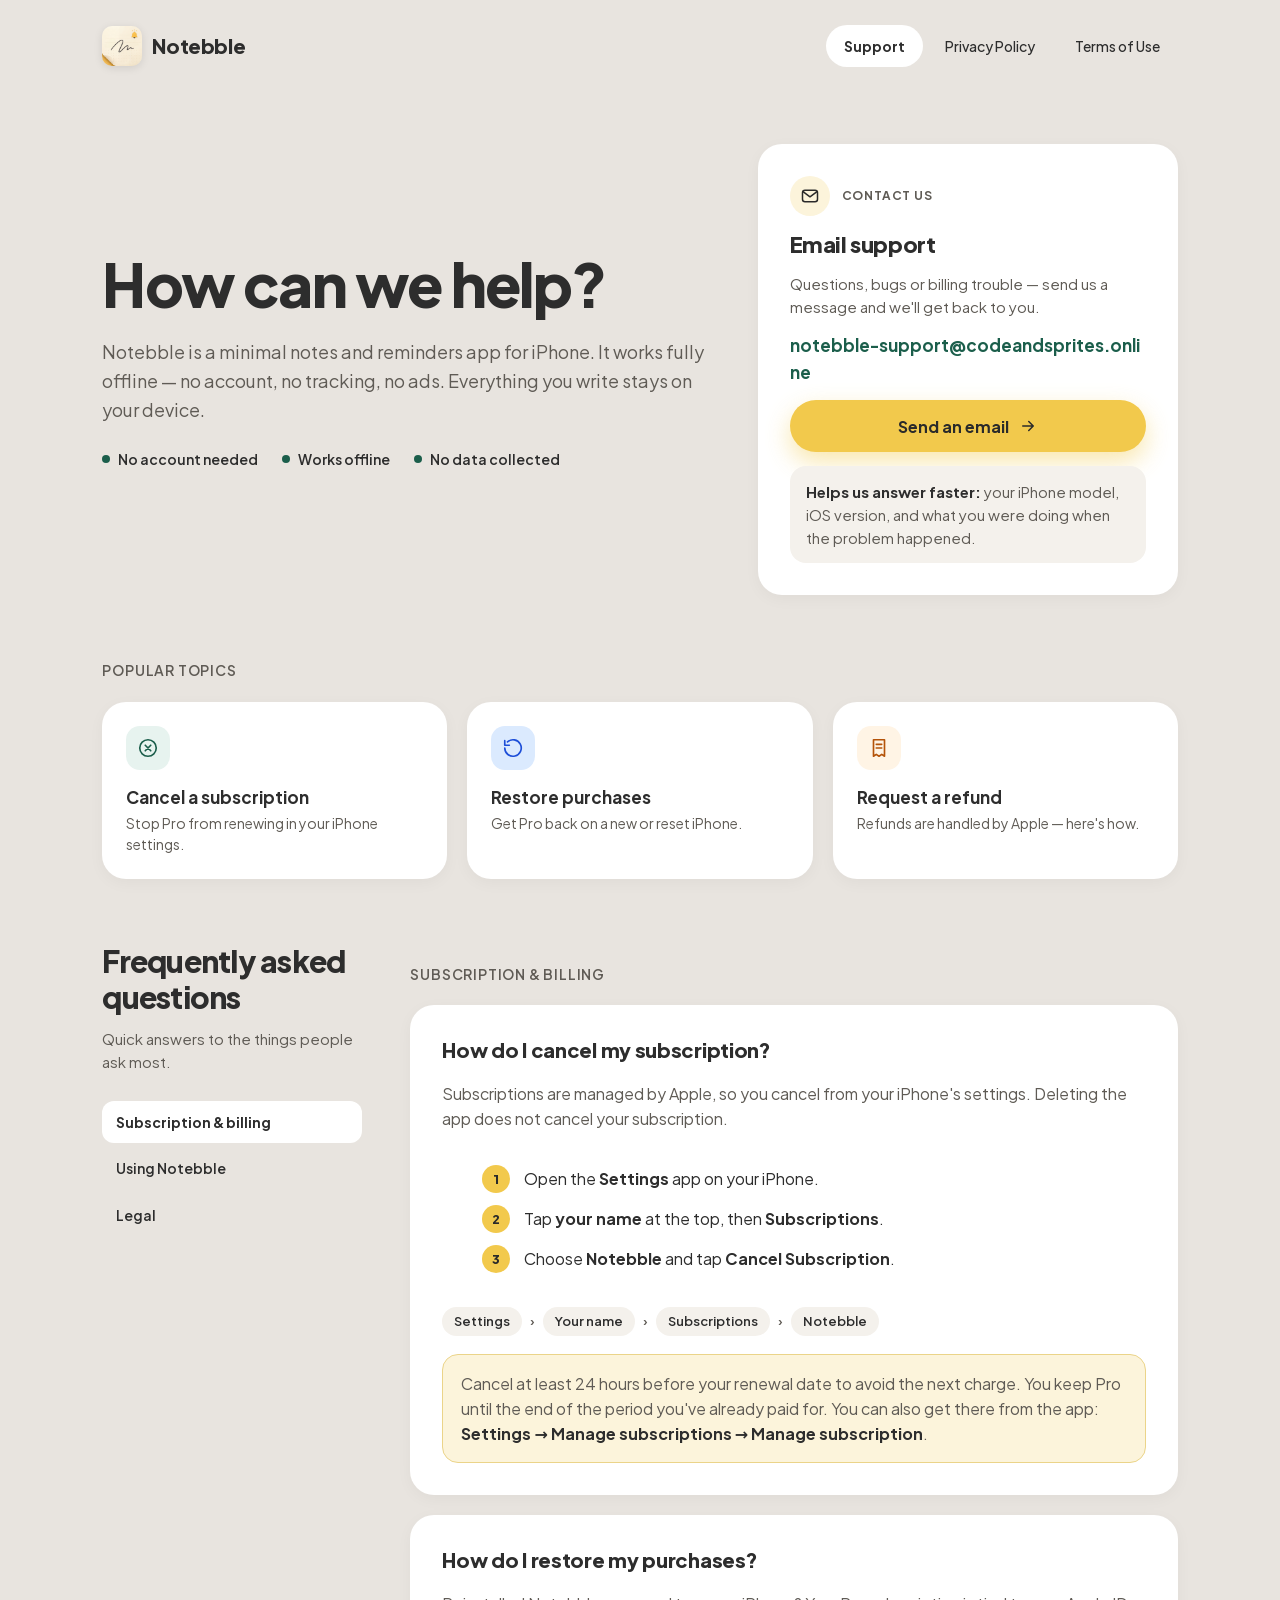
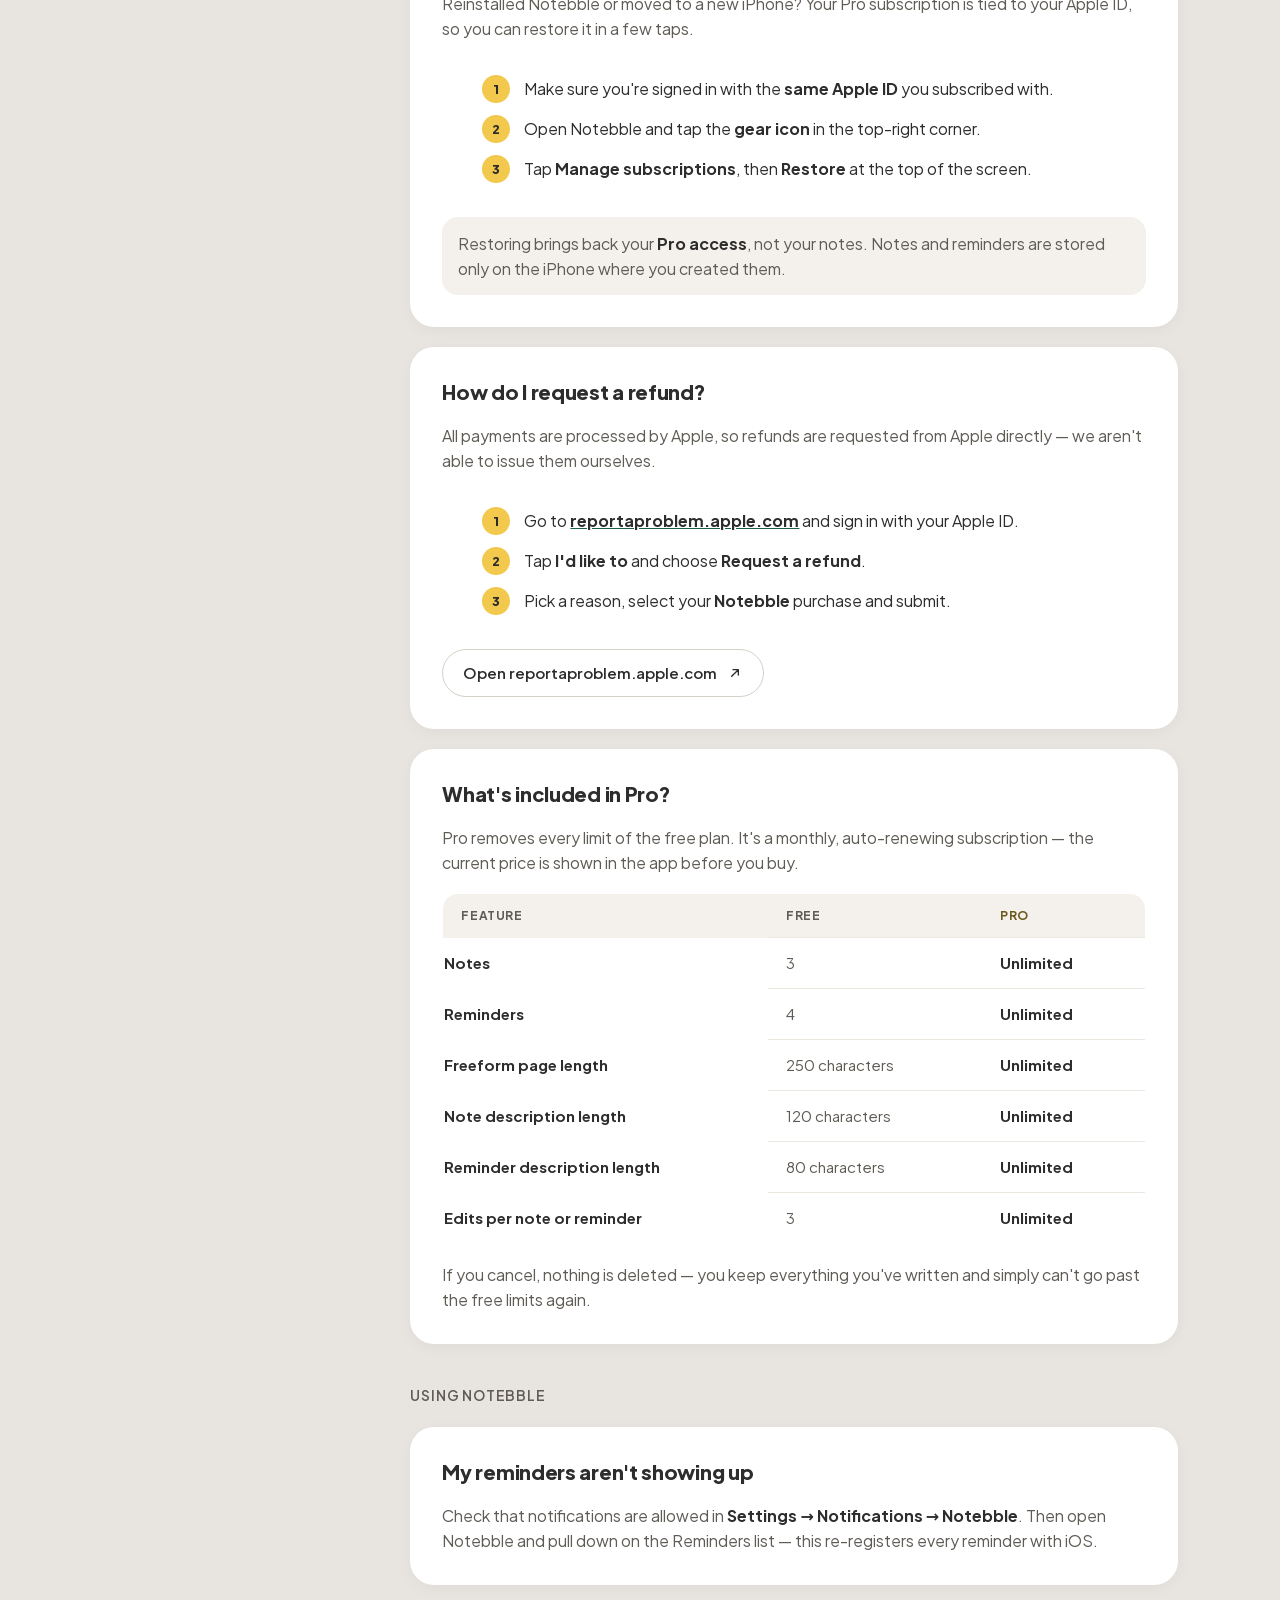
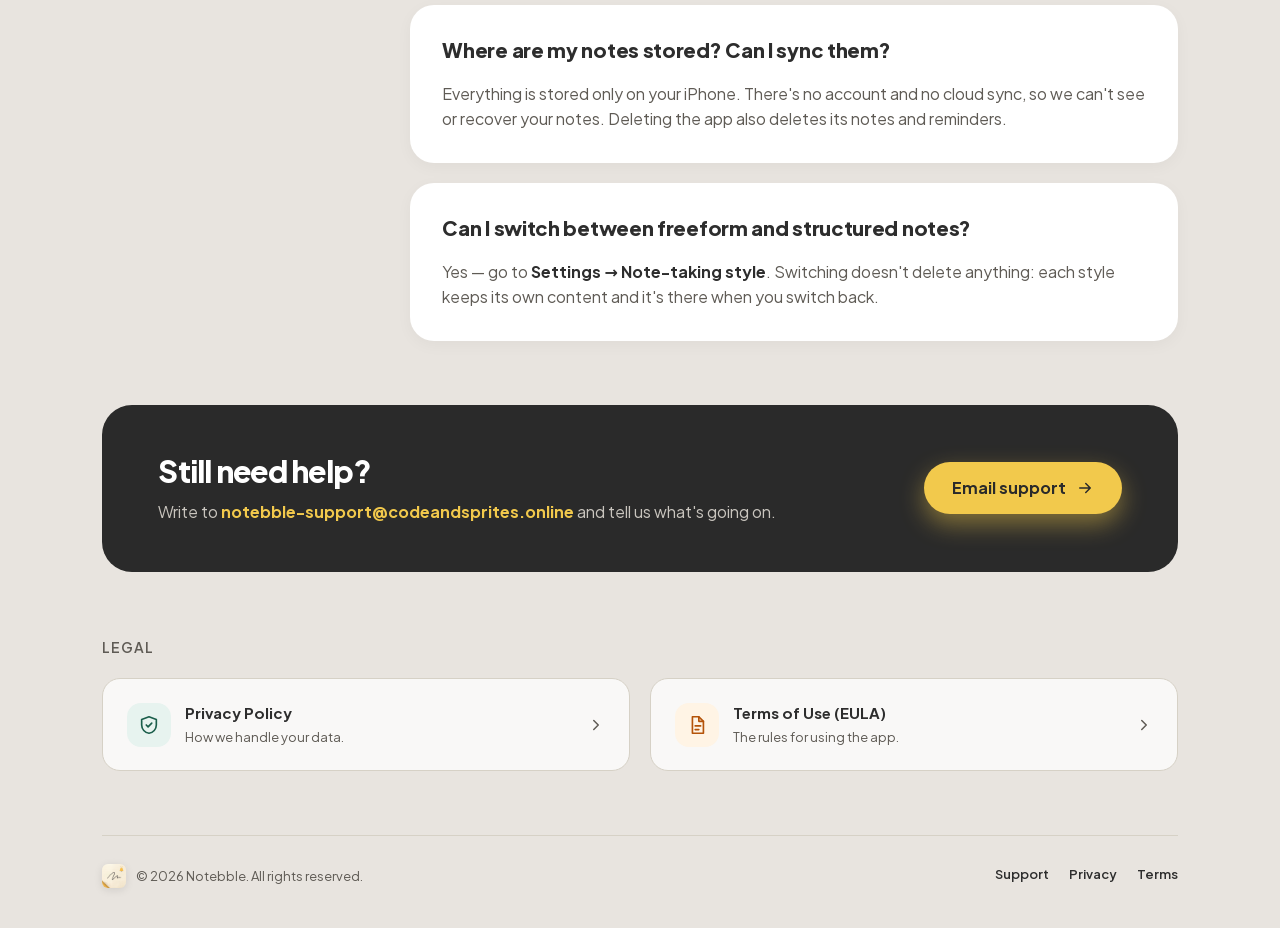
==== commit 6003f784: "fix: stub email replaced" ====
--- a/index.html
+++ b/index.html
@@ -11,7 +11,7 @@
     />
 
     <!-- Support email is used 4 times below. Change it in one place: -->
-    <!-- SUPPORT_EMAIL: support@notebble.app -->
+    <!-- SUPPORT_EMAIL: notebble-support@codeandsprites.online -->
 
     <link rel="icon" type="image/png" href="assets/notebble-icon.png" />
     <link rel="apple-touch-icon" href="assets/notebble-icon.png" />
@@ -47,7 +47,7 @@
       </nav>
       <a
         class="contact-pill"
-        href="mailto:support@notebble.app?subject=Notebble%20support"
+        href="mailto:notebble-support@codeandsprites.online?subject=Notebble%20support"
       >
         <svg
           width="16"
@@ -113,12 +113,12 @@
           </p>
           <a
             class="email-link"
-            href="mailto:support@notebble.app?subject=Notebble%20support"
-            >support@notebble.app</a
+            href="mailto:notebble-support@codeandsprites.online?subject=Notebble%20support"
+            >notebble-support@codeandsprites.online</a
           >
           <a
             class="btn btn--primary btn--full"
-            href="mailto:support@notebble.app?subject=Notebble%20support"
+            href="mailto:notebble-support@codeandsprites.online?subject=Notebble%20support"
           >
             Send an email
             <svg
@@ -510,15 +510,15 @@
               Write to
               <a
                 class="mail"
-                href="mailto:support@notebble.app?subject=Notebble%20support"
-                >support@notebble.app</a
+                href="mailto:notebble-support@codeandsprites.online?subject=Notebble%20support"
+                >notebble-support@codeandsprites.online</a
               >
               and tell us what's going on.
             </p>
           </div>
           <a
             class="btn btn--primary"
-            href="mailto:support@notebble.app?subject=Notebble%20support"
+            href="mailto:notebble-support@codeandsprites.online?subject=Notebble%20support"
           >
             Email support
             <svg
